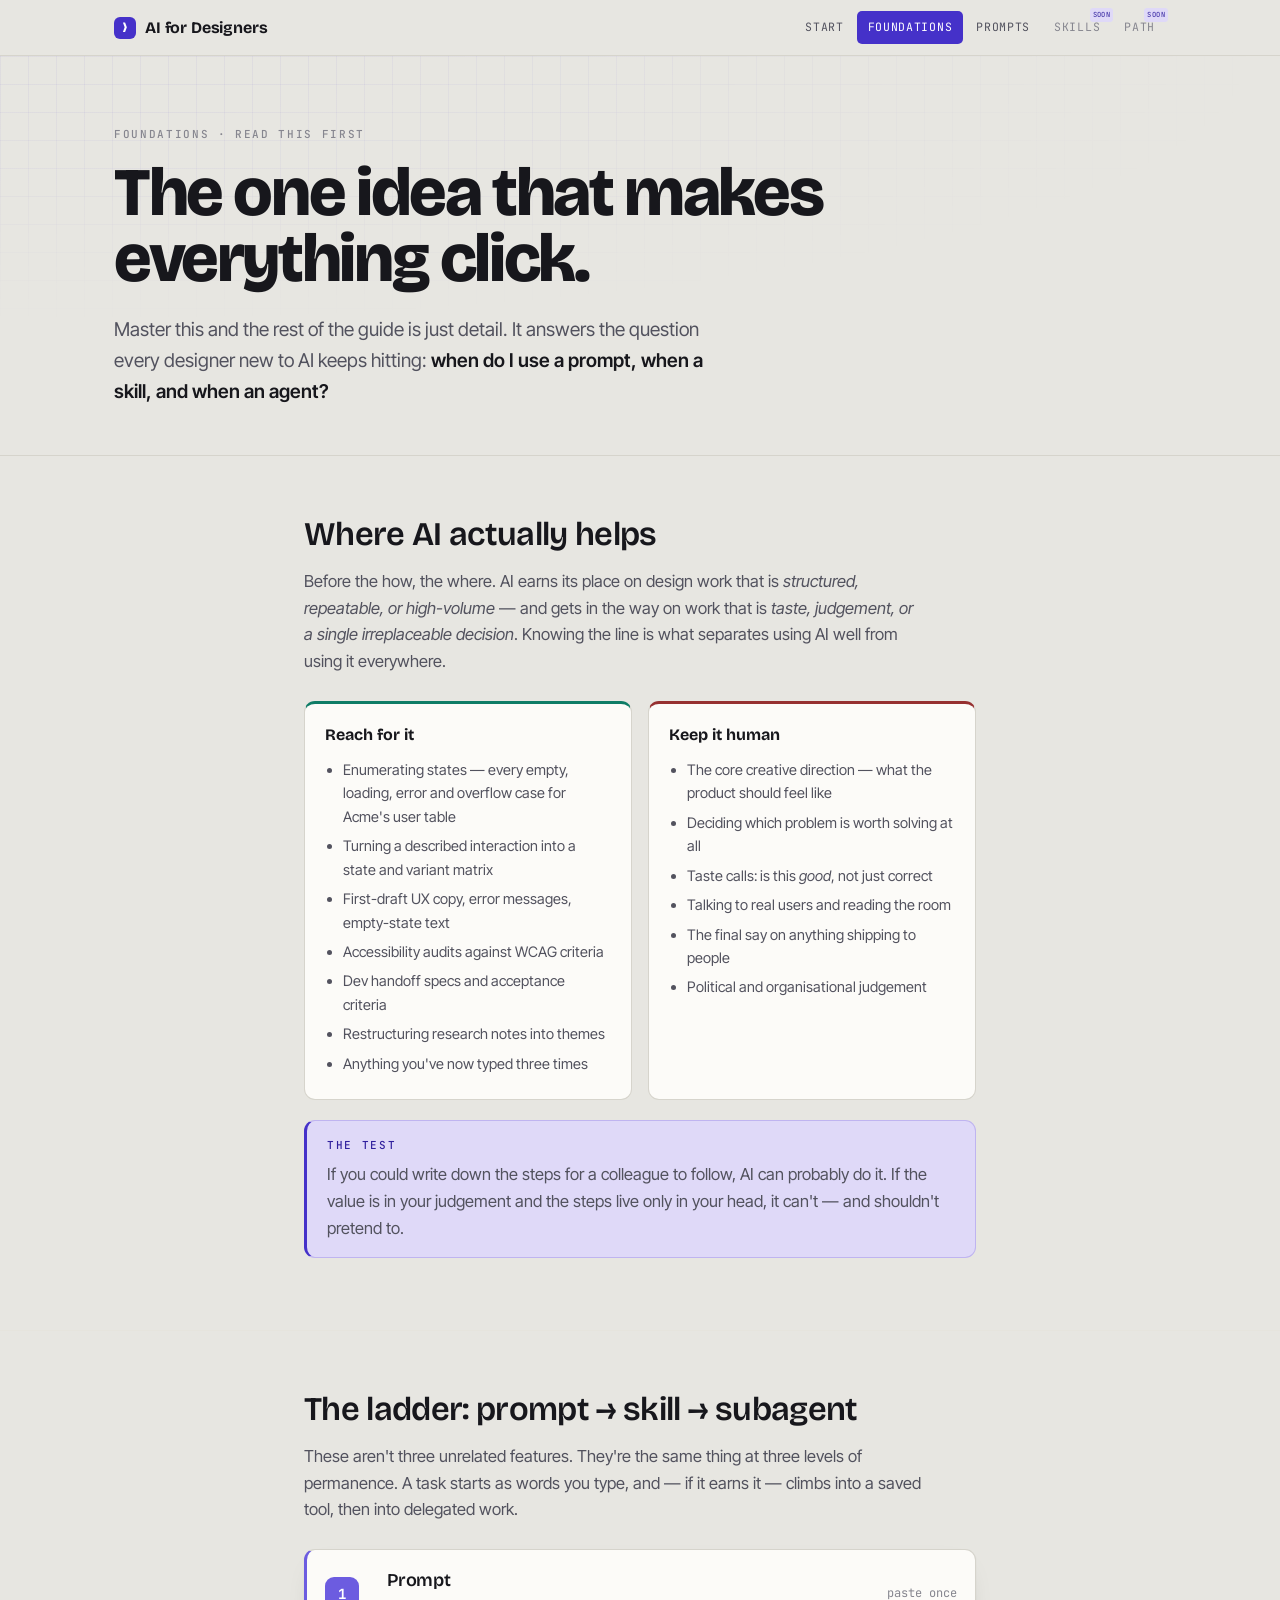
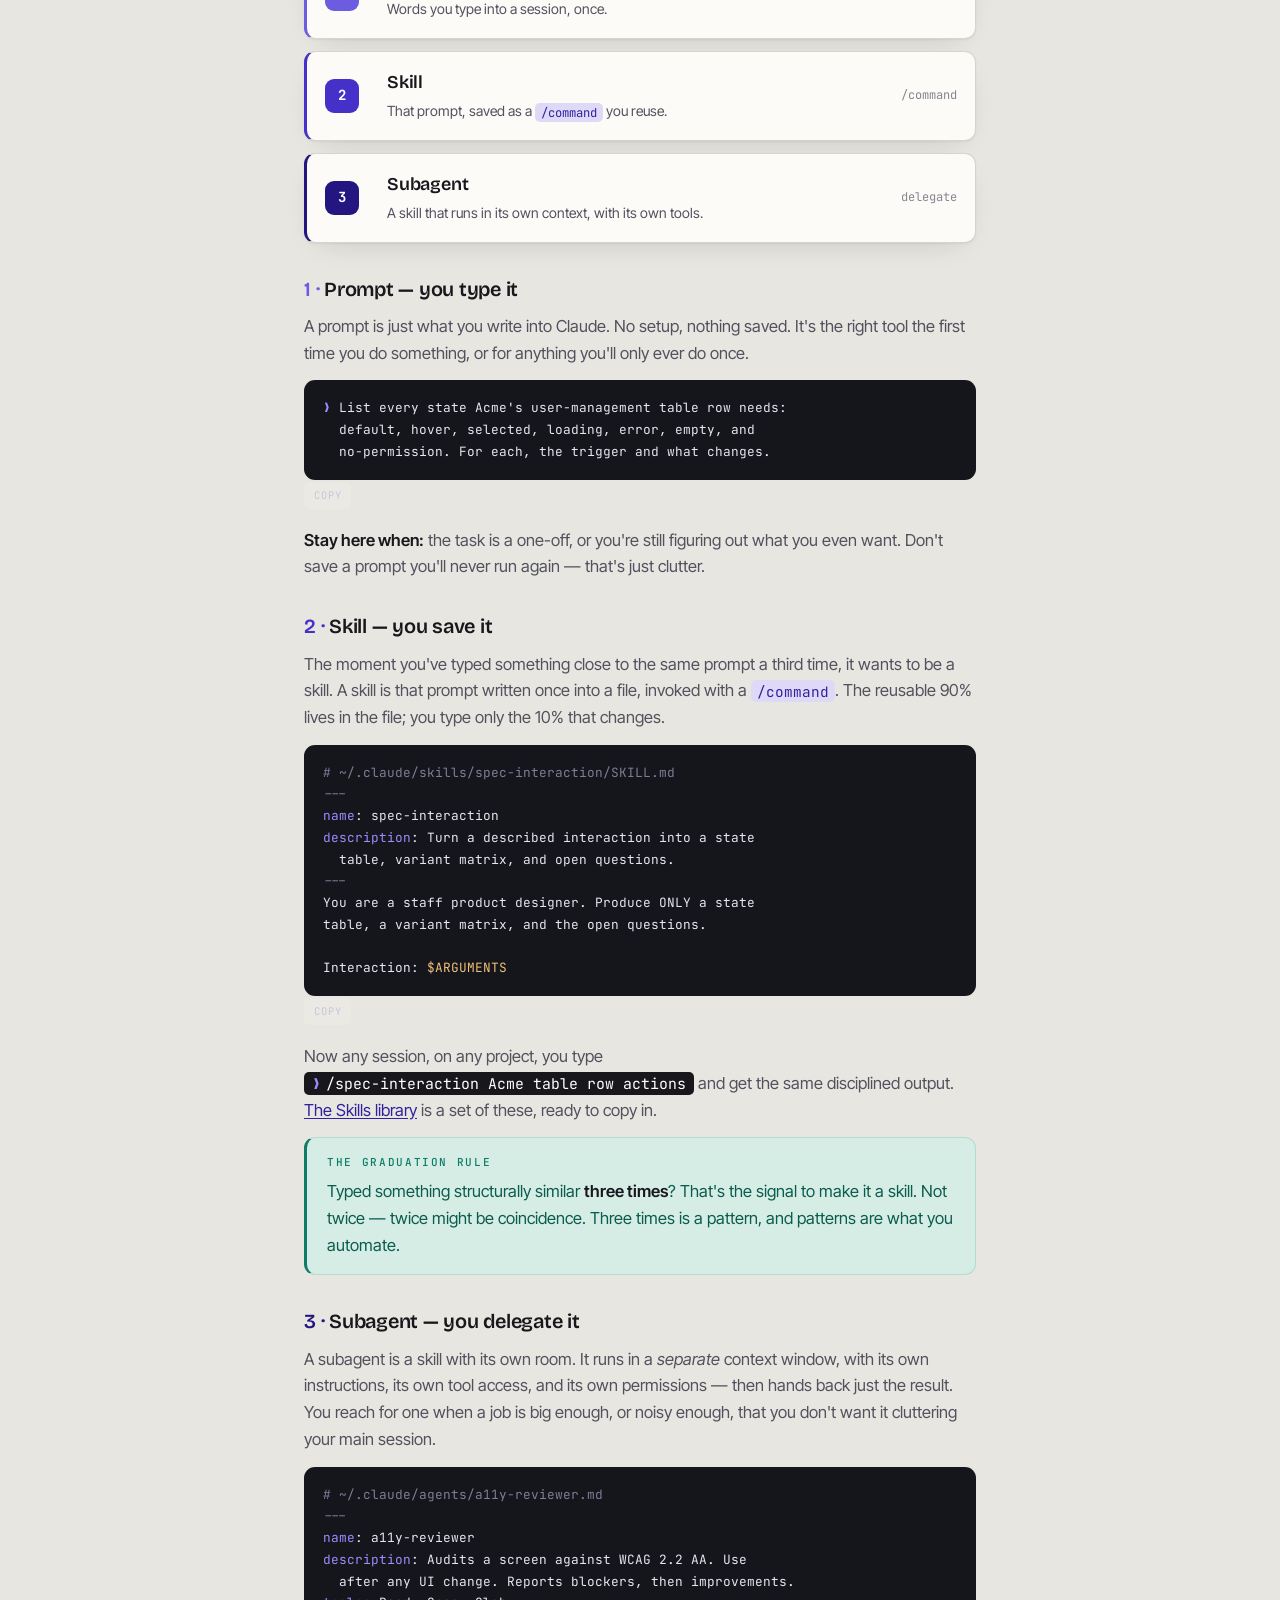
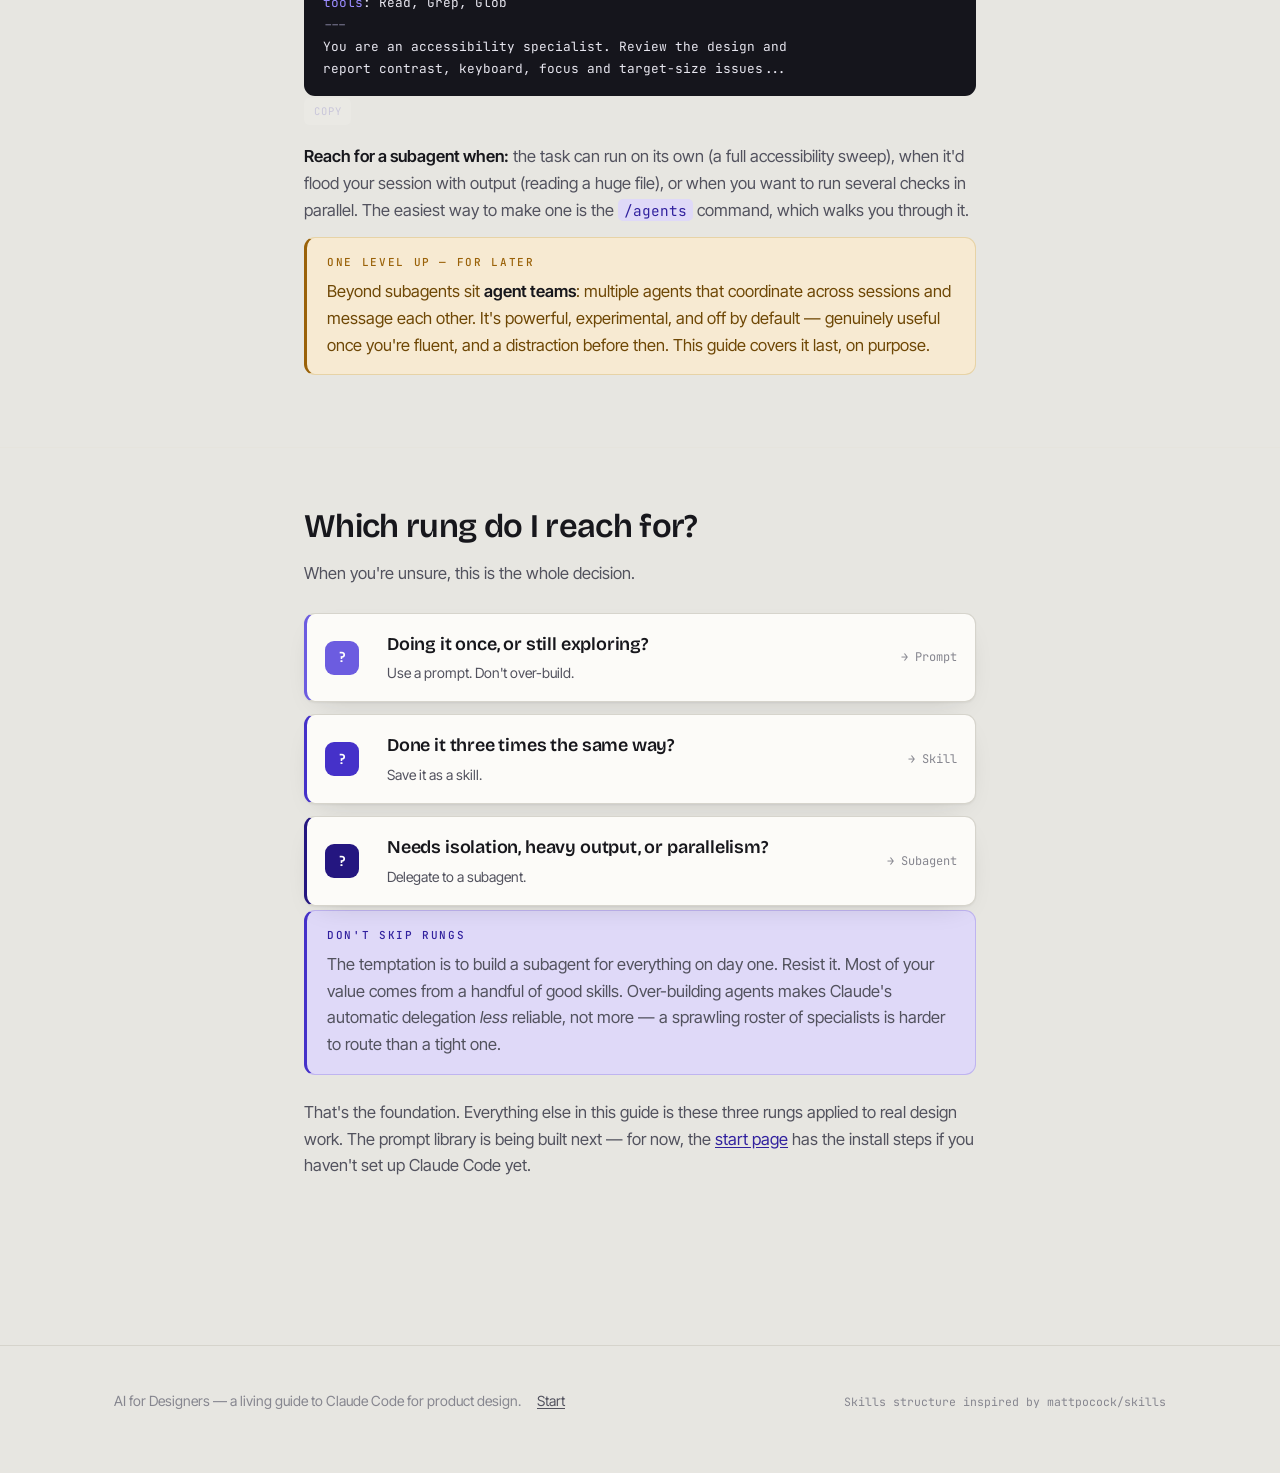
==== foundations.html @ a27c15d3 "Initial commit" ====
<!DOCTYPE html>
<html lang="en">
<head>
<meta charset="utf-8">
<meta name="viewport" content="width=device-width, initial-scale=1">
<title>Foundations — AI for Designers</title>
<meta name="description" content="The one idea that makes Claude Code click for designers: the prompt to skill to subagent ladder, and where AI genuinely adds value.">
<link rel="preconnect" href="https://fonts.googleapis.com">
<link rel="preconnect" href="https://fonts.gstatic.com" crossorigin>
<link href="https://fonts.googleapis.com/css2?family=Bricolage+Grotesque:opsz,wght@12..96,400;12..96,600;12..96,800&family=Inter+Tight:wght@400;500;600&family=JetBrains+Mono:wght@400;500;700&display=swap" rel="stylesheet">
<link rel="stylesheet" href="assets/css/tokens.css">
<link rel="stylesheet" href="assets/css/base.css">
</head>
<body>

<nav class="nav">
  <div class="nav-in">
    <a class="brand" href="index.html"><span class="glyph">❯</span><b>AI for Designers</b></a>
    <div class="nav-links">
      <a href="index.html">Start</a>
      <a href="foundations.html" aria-current="page">Foundations</a>
      <a href="prompting.html">Prompts</a>
      <span class="soon">Skills</span>
      <span class="soon">Path</span>
    </div>
  </div>
</nav>

<main>
  <header class="hero grid-wash">
    <div class="wrap">
      <div class="eyebrow">Foundations · read this first</div>
      <h1>The one idea that makes everything click.</h1>
      <p class="lede">Master this and the rest of the guide is just detail. It answers the question every designer new to AI keeps hitting: <strong>when do I use a prompt, when a skill, and when an agent?</strong></p>
    </div>
  </header>

  <!-- ===== where AI helps ===== -->
  <section class="band">
    <div class="wrap measure">
      <div class="sec-head"><h2>Where AI actually helps</h2></div>
      <p class="sec-sub">Before the how, the where. AI earns its place on design work that is <em>structured, repeatable, or high-volume</em> — and gets in the way on work that is <em>taste, judgement, or a single irreplaceable decision</em>. Knowing the line is what separates using AI well from using it everywhere.</p>

      <div class="compare">
        <div class="col good">
          <h4>Reach for it</h4>
          <ul>
            <li>Enumerating states — every empty, loading, error and overflow case for Acme&#39;s user table</li>
            <li>Turning a described interaction into a state and variant matrix</li>
            <li>First-draft UX copy, error messages, empty-state text</li>
            <li>Accessibility audits against WCAG criteria</li>
            <li>Dev handoff specs and acceptance criteria</li>
            <li>Restructuring research notes into themes</li>
            <li>Anything you&#39;ve now typed three times</li>
          </ul>
        </div>
        <div class="col bad">
          <h4>Keep it human</h4>
          <ul>
            <li>The core creative direction — what the product should feel like</li>
            <li>Deciding which problem is worth solving at all</li>
            <li>Taste calls: is this <em>good</em>, not just correct</li>
            <li>Talking to real users and reading the room</li>
            <li>The final say on anything shipping to people</li>
            <li>Political and organisational judgement</li>
          </ul>
        </div>
      </div>

      <div class="callout tip">
        <span class="eyebrow">The test</span>
        <p>If you could write down the steps for a colleague to follow, AI can probably do it. If the value is in your judgement and the steps live only in your head, it can&#39;t — and shouldn&#39;t pretend to.</p>
      </div>
    </div>
  </section>

  <!-- ===== the ladder ===== -->
  <section class="band">
    <div class="wrap measure">
      <div class="sec-head"><h2>The ladder: prompt → skill → subagent</h2></div>
      <p class="sec-sub">These aren&#39;t three unrelated features. They&#39;re the same thing at three levels of permanence. A task starts as words you type, and — if it earns it — climbs into a saved tool, then into delegated work.</p>

      <div class="ladder">
        <div class="rung t1"><div class="n">1</div><div class="body"><b>Prompt</b><span>Words you type into a session, once.</span></div><div class="cmd">paste once</div></div>
        <div class="rung t2"><div class="n">2</div><div class="body"><b>Skill</b><span>That prompt, saved as a <code>/command</code> you reuse.</span></div><div class="cmd">/command</div></div>
        <div class="rung t3"><div class="n">3</div><div class="body"><b>Subagent</b><span>A skill that runs in its own context, with its own tools.</span></div><div class="cmd">delegate</div></div>
      </div>

      <h3><span style="color:var(--t1)">1 ·</span> Prompt — you type it</h3>
      <p>A prompt is just what you write into Claude. No setup, nothing saved. It&#39;s the right tool the first time you do something, or for anything you&#39;ll only ever do once.</p>
      <div class="codewrap"><pre><span class="p">❯</span> List every state Acme&#39;s user-management table row needs:
  default, hover, selected, loading, error, empty, and
  no-permission. For each, the trigger and what changes.</pre></div>
      <p><strong>Stay here when:</strong> the task is a one-off, or you&#39;re still figuring out what you even want. Don&#39;t save a prompt you&#39;ll never run again — that&#39;s just clutter.</p>

      <h3><span style="color:var(--t2)">2 ·</span> Skill — you save it</h3>
      <p>The moment you&#39;ve typed something close to the same prompt a third time, it wants to be a skill. A skill is that prompt written once into a file, invoked with a <code>/command</code>. The reusable 90% lives in the file; you type only the 10% that changes.</p>
      <div class="codewrap"><pre><span class="c"># ~/.claude/skills/spec-interaction/SKILL.md</span>
<span class="c">---</span>
<span class="p">name</span>: spec-interaction
<span class="p">description</span>: Turn a described interaction into a state
  table, variant matrix, and open questions.
<span class="c">---</span>
You are a staff product designer. Produce ONLY a state
table, a variant matrix, and the open questions.

Interaction: <span class="v">$ARGUMENTS</span></pre></div>
      <p>Now any session, on any project, you type <span class="k2"><span class="pr">❯</span>/spec-interaction Acme table row actions</span> and get the same disciplined output. <a href="index.html#">The Skills library</a> is a set of these, ready to copy in.</p>
      <div class="callout rule">
        <span class="eyebrow">The graduation rule</span>
        <p>Typed something structurally similar <strong>three times</strong>? That&#39;s the signal to make it a skill. Not twice — twice might be coincidence. Three times is a pattern, and patterns are what you automate.</p>
      </div>

      <h3><span style="color:var(--t3)">3 ·</span> Subagent — you delegate it</h3>
      <p>A subagent is a skill with its own room. It runs in a <em>separate</em> context window, with its own instructions, its own tool access, and its own permissions — then hands back just the result. You reach for one when a job is big enough, or noisy enough, that you don&#39;t want it cluttering your main session.</p>
      <div class="codewrap"><pre><span class="c"># ~/.claude/agents/a11y-reviewer.md</span>
<span class="c">---</span>
<span class="p">name</span>: a11y-reviewer
<span class="p">description</span>: Audits a screen against WCAG 2.2 AA. Use
  after any UI change. Reports blockers, then improvements.
<span class="p">tools</span>: Read, Grep, Glob
<span class="c">---</span>
You are an accessibility specialist. Review the design and
report contrast, keyboard, focus and target-size issues...</pre></div>
      <p><strong>Reach for a subagent when:</strong> the task can run on its own (a full accessibility sweep), when it&#39;d flood your session with output (reading a huge file), or when you want to run several checks in parallel. The easiest way to make one is the <code>/agents</code> command, which walks you through it.</p>

      <div class="callout warn">
        <span class="eyebrow">One level up — for later</span>
        <p>Beyond subagents sit <strong>agent teams</strong>: multiple agents that coordinate across sessions and message each other. It&#39;s powerful, experimental, and off by default — genuinely useful once you&#39;re fluent, and a distraction before then. This guide covers it last, on purpose.</p>
      </div>
    </div>
  </section>

  <!-- ===== decision guide ===== -->
  <section class="band">
    <div class="wrap measure">
      <div class="sec-head"><h2>Which rung do I reach for?</h2></div>
      <p class="sec-sub">When you&#39;re unsure, this is the whole decision.</p>

      <div class="ladder">
        <div class="rung t1"><div class="n">?</div><div class="body"><b>Doing it once, or still exploring?</b><span>Use a prompt. Don&#39;t over-build.</span></div><div class="cmd">→ Prompt</div></div>
        <div class="rung t2"><div class="n">?</div><div class="body"><b>Done it three times the same way?</b><span>Save it as a skill.</span></div><div class="cmd">→ Skill</div></div>
        <div class="rung t3"><div class="n">?</div><div class="body"><b>Needs isolation, heavy output, or parallelism?</b><span>Delegate to a subagent.</span></div><div class="cmd">→ Subagent</div></div>
      </div>

      <div class="callout tip">
        <span class="eyebrow">Don&#39;t skip rungs</span>
        <p>The temptation is to build a subagent for everything on day one. Resist it. Most of your value comes from a handful of good skills. Over-building agents makes Claude&#39;s automatic delegation <em>less</em> reliable, not more — a sprawling roster of specialists is harder to route than a tight one.</p>
      </div>

      <p style="margin-top:24px">That&#39;s the foundation. Everything else in this guide is these three rungs applied to real design work. The prompt library is being built next — for now, the <a href="index.html">start page</a> has the install steps if you haven&#39;t set up Claude Code yet.</p>
    </div>
  </section>
</main>

<footer>
  <div class="wrap">
    <span>AI for Designers — a living guide to Claude Code for product design.</span>
    <a href="index.html">Start</a>
    <span class="credit">Skills structure inspired by mattpocock/skills</span>
  </div>
</footer>

<script>
document.querySelectorAll('.codewrap').forEach(w=>{
  const pre=w.querySelector('pre'); if(!pre) return;
  const b=document.createElement('button'); b.className='copy'; b.type='button'; b.textContent='Copy';
  b.addEventListener('click',async()=>{
    try{ await navigator.clipboard.writeText(pre.innerText); b.textContent='Copied'; b.classList.add('done');
      setTimeout(()=>{b.textContent='Copy';b.classList.remove('done')},1400);
    }catch(e){ b.textContent='Select manually'; }
  });
  w.appendChild(b);
});
</script>
</body>
</html>
---- assets/css/tokens.css ----
/* ============================================================================
   TOKENS — the single source of visual truth for the whole repo.
   Change a value here and every page updates. Nothing elsewhere hardcodes
   a colour, font, radius or width.

   The tier ramp (--t1 / --t2 / --t3) is meaningful, not decorative:
   it encodes the learning ladder — Prompt (t1) → Skill (t2) → Subagent (t3).
   Use the matching tier colour wherever you refer to one of those concepts.
   ========================================================================== */
:root{
  /* surfaces — warm light, deliberately not cream (#F4F1EA reads as AI-default) */
  --paper:#E7E6E1;
  --paper-2:#F1F0EB;
  --card:#FCFBF8;

  /* ink */
  --ink:#17171C;
  --ink-2:#52525E;
  --ink-3:#86868F;

  /* rules */
  --rule:#D6D4CC;
  --rule-soft:#E6E4DD;

  /* tier ramp — the ladder. deepening violet-indigo. */
  --t1:#6C5CE0;  --t1-soft:#E8E4FB;  --t1-line:#CFC6F5;   /* Prompt   */
  --t2:#4531C9;  --t2-soft:#DFD9F8;  --t2-line:#BFB4F0;   /* Skill    */
  --t3:#241680;  --t3-soft:#D7D2EC;  --t3-line:#B3AAD8;   /* Subagent */
  --t2-ink:#31219E;                                        /* readable violet text */

  /* semantic accents */
  --go:#0E7C66;    --go-soft:#D6EDE6;   --go-line:#B2DccF;  /* create / positive */
  --warn:#9A6209;  --warn-soft:#F7EAD2; --warn-line:#E7D3A6;/* caution           */
  --stop:#963030;  --stop-soft:#FBE7E7; --stop-line:#EEC5C5;/* blocker           */

  /* radii */
  --r-s:5px; --r-m:11px; --r-l:20px;

  /* elevation */
  --shadow:0 1px 2px rgba(23,23,28,.05), 0 10px 30px -16px rgba(23,23,28,.22);
  --shadow-lg:0 2px 6px rgba(23,23,28,.06), 0 24px 50px -24px rgba(36,22,128,.30);

  /* type */
  --display:'Bricolage Grotesque',system-ui,sans-serif;
  --body:'Inter Tight',system-ui,sans-serif;
  --mono:'JetBrains Mono',ui-monospace,SFMono-Regular,Menlo,monospace;

  /* layout */
  --nav-h:56px;
  --measure:72ch;
  --gutter:40px;
}
---- assets/css/base.css ----
/* ============================================================================
   BASE — shared layout + components for every page.
   Depends on tokens.css. Component classes are documented inline so future
   pages can reuse them without re-reading the whole file.
   ========================================================================== */

*{box-sizing:border-box}
html{scroll-behavior:smooth}
body{
  margin:0;background:var(--paper);color:var(--ink);
  font-family:var(--body);font-size:16.5px;line-height:1.62;
  -webkit-font-smoothing:antialiased;
}
a{color:var(--t2-ink);text-underline-offset:2px}
img{max-width:100%}

.eyebrow{
  font-family:var(--mono);font-size:11px;font-weight:500;
  letter-spacing:.15em;text-transform:uppercase;color:var(--ink-3);
}
.wrap{max-width:1100px;margin:0 auto;padding:0 24px}
.measure{max-width:var(--measure);margin-inline:auto}

/* ---------- top navigation (shared across pages) ------------------------- */
.nav{
  position:sticky;top:0;z-index:50;height:var(--nav-h);
  background:rgba(231,230,225,.82);backdrop-filter:blur(12px);
  border-bottom:1px solid var(--rule);
}
.nav-in{display:flex;align-items:center;gap:22px;height:100%;max-width:1100px;margin:0 auto;padding:0 24px}
.brand{display:flex;align-items:center;gap:9px;text-decoration:none;color:var(--ink);font-weight:600}
.brand .glyph{
  width:22px;height:22px;border-radius:6px;background:var(--t2);color:#fff;flex:none;
  display:grid;place-items:center;font-family:var(--mono);font-size:13px;font-weight:700;
}
.brand b{font-family:var(--display);font-size:16px;letter-spacing:-.01em}
.nav-links{margin-left:auto;display:flex;gap:2px;align-items:center}
.nav-links a,.nav-links span{
  font-family:var(--mono);font-size:11.5px;letter-spacing:.06em;text-transform:uppercase;
  padding:7px 11px;border-radius:var(--r-s);text-decoration:none;color:var(--ink-2);
}
.nav-links a:hover{background:var(--t2-soft);color:var(--t2-ink)}
.nav-links a[aria-current="page"]{background:var(--t2);color:#fff}
.nav-links .soon{color:var(--ink-3);cursor:default;position:relative}
.nav-links .soon::after{
  content:"soon";position:absolute;top:-3px;right:-2px;font-size:7px;letter-spacing:.06em;
  color:var(--t2-ink);background:var(--t2-soft);padding:1px 3px;border-radius:3px;
}

/* ---------- page scaffold ------------------------------------------------ */
main{padding-bottom:100px}
.hero{position:relative;padding:70px 0 48px;overflow:hidden;border-bottom:1px solid var(--rule)}
.hero .wrap{position:relative}
.hero h1{
  font-family:var(--display);font-weight:800;letter-spacing:-.035em;
  font-size:clamp(38px,6vw,68px);line-height:.98;margin:16px 0 0;max-width:17ch;
}
.hero .lede{font-size:19px;color:var(--ink-2);margin:22px 0 0;max-width:56ch}
.hero .lede strong{color:var(--ink);font-weight:600}

/* faint grid wash behind heroes */
.grid-wash::before{
  content:"";position:absolute;inset:0;pointer-events:none;
  background-image:
    linear-gradient(to right,rgba(69,49,201,.05) 1px,transparent 1px),
    linear-gradient(to bottom,rgba(69,49,201,.05) 1px,transparent 1px);
  background-size:28px 28px;
  mask-image:radial-gradient(120% 90% at 10% 0%,#000 15%,transparent 75%);
}

section.band{padding:52px 0;border-bottom:1px solid var(--rule-soft)}
section.band:last-of-type{border-bottom:0}
.sec-head{display:flex;align-items:baseline;gap:14px;margin-bottom:6px;flex-wrap:wrap}
.sec-head h2{
  font-family:var(--display);font-weight:600;letter-spacing:-.02em;
  font-size:clamp(24px,3vw,33px);margin:0;
}
.sec-sub{color:var(--ink-2);max-width:62ch;margin:6px 0 26px;font-size:16.5px}

h3{font-family:var(--display);font-weight:600;font-size:20px;letter-spacing:-.012em;margin:30px 0 8px}
p{margin:0 0 14px;color:var(--ink-2)}
p strong,li strong{color:var(--ink);font-weight:600}
.band ul,.band ol{color:var(--ink-2);padding-left:20px}
.band li{margin-bottom:7px}

/* ---------- the LADDER (signature) --------------------------------------
   Three rungs = Prompt / Skill / Subagent, coloured by the tier ramp.
   Sequence is real information, so the rungs are numbered.                  */
.ladder{display:grid;gap:12px;margin:8px 0 4px}
.rung{
  display:grid;grid-template-columns:46px 1fr auto;align-items:center;gap:16px;
  background:var(--card);border:1px solid var(--rule);border-left-width:3px;
  border-radius:var(--r-m);padding:16px 18px;box-shadow:var(--shadow);
  animation:rung-in .5s cubic-bezier(.2,.9,.3,1.25) backwards;
}
.rung:nth-child(1){animation-delay:.05s}
.rung:nth-child(2){animation-delay:.15s}
.rung:nth-child(3){animation-delay:.25s}
@keyframes rung-in{from{opacity:0;transform:translateY(10px)}to{opacity:1;transform:none}}
.rung .n{
  width:34px;height:34px;border-radius:9px;display:grid;place-items:center;
  font-family:var(--mono);font-weight:700;font-size:14px;color:#fff;
}
.rung .body b{font-family:var(--display);font-size:18px;font-weight:600;display:block;letter-spacing:-.01em}
.rung .body span{font-size:14px;color:var(--ink-2)}
.rung .cmd{font-family:var(--mono);font-size:12px;color:var(--ink-3);white-space:nowrap}
.rung.t1{border-left-color:var(--t1)} .rung.t1 .n{background:var(--t1)}
.rung.t2{border-left-color:var(--t2)} .rung.t2 .n{background:var(--t2)}
.rung.t3{border-left-color:var(--t3)} .rung.t3 .n{background:var(--t3)}

/* ---------- callouts ----------------------------------------------------- */
.callout{
  border:1px solid var(--rule);border-left-width:3px;border-radius:var(--r-m);
  padding:16px 20px;margin:0 0 20px;background:var(--card);
}
.callout>.eyebrow{display:block;margin-bottom:6px}
.callout p:last-child{margin-bottom:0}
.callout.tip{background:var(--t2-soft);border-color:var(--t2-line);border-left-color:var(--t2)}
.callout.tip>.eyebrow{color:var(--t2-ink)}
.callout.rule{background:var(--go-soft);border-color:var(--go-line);border-left-color:var(--go)}
.callout.rule>.eyebrow{color:var(--go)} .callout.rule p{color:#0a5c4c}
.callout.warn{background:var(--warn-soft);border-color:var(--warn-line);border-left-color:var(--warn)}
.callout.warn>.eyebrow{color:var(--warn)} .callout.warn p{color:#6e4705}
.callout.stop{background:var(--stop-soft);border-color:var(--stop-line);border-left-color:var(--stop)}
.callout.stop>.eyebrow{color:var(--stop)} .callout.stop p{color:#7a2626}

/* ---------- cards + nav grid --------------------------------------------- */
.cards{display:grid;grid-template-columns:repeat(auto-fill,minmax(240px,1fr));gap:16px}
.card{
  background:var(--card);border:1px solid var(--rule);border-radius:var(--r-m);
  padding:20px;box-shadow:var(--shadow);text-decoration:none;color:inherit;display:block;
  transition:transform .16s,box-shadow .16s,border-color .16s;
}
a.card:hover{transform:translateY(-2px);box-shadow:var(--shadow-lg);border-color:var(--t2-line)}
.card .k{font-family:var(--mono);font-size:10.5px;letter-spacing:.1em;text-transform:uppercase;color:var(--ink-3)}
.card h4{font-family:var(--display);font-size:19px;font-weight:600;letter-spacing:-.01em;margin:8px 0 6px}
.card p{font-size:14.5px;margin:0}
.card .go{display:inline-block;margin-top:12px;font-family:var(--mono);font-size:12px;color:var(--t2-ink)}
.card.disabled{opacity:.62;pointer-events:none}

/* ---------- two-column compare (fit / not-fit) --------------------------- */
.compare{display:grid;grid-template-columns:1fr 1fr;gap:16px;margin:0 0 20px}
.compare .col{border:1px solid var(--rule);border-radius:var(--r-m);padding:18px 20px;background:var(--card)}
.compare .col.good{border-top:3px solid var(--go)}
.compare .col.bad{border-top:3px solid var(--stop)}
.compare .col h4{margin:0 0 10px;font-family:var(--display);font-size:16px}
.compare ul{margin:0;padding-left:18px;font-size:14.5px}
.compare li{margin-bottom:6px}

/* ---------- code + command ---------------------------------------------- */
code{font-family:var(--mono);font-size:.87em;background:var(--t2-soft);color:var(--t2-ink);padding:1.5px 6px;border-radius:var(--r-s)}
pre code{background:none;color:inherit;padding:0}
.codewrap{position:relative;margin:0 0 18px}
pre{
  background:#15151C;color:#E7E6EF;border-radius:var(--r-m);padding:17px 19px;
  overflow-x:auto;font-family:var(--mono);font-size:12.8px;line-height:1.7;margin:0;
}
pre .c{color:#7E7C97}      /* comment  */
pre .p{color:#9B8CFF}      /* prompt ❯ / key */
pre .s{color:#7FE0B8}      /* string   */
pre .v{color:#F0C078}      /* value    */
.copy{
  position:absolute;top:10px;right:10px;all:unset;cursor:pointer;
  font-family:var(--mono);font-size:10.5px;letter-spacing:.08em;text-transform:uppercase;
  background:rgba(255,255,255,.1);color:#C9C6DA;padding:5px 10px;border-radius:var(--r-s);
}
.copy:hover{background:rgba(255,255,255,.22);color:#fff}
.copy:focus-visible{outline:2px solid #9B8CFF;outline-offset:2px}
.copy.done{background:var(--go);color:#fff}

/* inline command chip: <span class="k2">❯ claude</span> */
.k2{font-family:var(--mono);font-size:.9em;background:var(--ink);color:#fff;padding:2px 8px;border-radius:var(--r-s);white-space:nowrap}
.k2 .pr{color:#9B8CFF;margin-right:5px}

/* ---------- mini terminal (hero) ----------------------------------------- */
.term{
  background:#15151C;border-radius:var(--r-m);box-shadow:var(--shadow-lg);
  overflow:hidden;border:1px solid #26263200;
}
.term-bar{display:flex;align-items:center;gap:6px;padding:10px 14px;background:#1D1D26;border-bottom:1px solid #2A2A36}
.term-bar i{width:9px;height:9px;border-radius:50%;background:#3A3A48;display:block}
.term-bar span{margin-left:8px;font-family:var(--mono);font-size:10.5px;color:#6E6C85;letter-spacing:.06em}
.term-body{padding:16px 18px;font-family:var(--mono);font-size:12.8px;line-height:1.85;color:#C7C5D8}
.term-body .pr{color:#9B8CFF}
.term-body .out{color:#7E7C97}
.term-body .ok{color:#7FE0B8}

/* ---------- misc --------------------------------------------------------- */
.tags{display:flex;flex-wrap:wrap;gap:6px;margin-top:14px}
.tag{font-family:var(--mono);font-size:10.5px;letter-spacing:.06em;padding:4px 9px;border-radius:999px;background:var(--card);border:1px solid var(--rule);color:var(--ink-3)}

footer{padding:44px 0 60px;color:var(--ink-3);font-size:14px;border-top:1px solid var(--rule)}
footer .wrap{display:flex;gap:16px;flex-wrap:wrap;align-items:baseline}
footer a{color:var(--ink-2)}
footer .credit{margin-left:auto;font-family:var(--mono);font-size:11.5px}

/* ---------- responsive --------------------------------------------------- */
@media (max-width:760px){
  .nav-links{gap:0}
  .nav-links a,.nav-links span{padding:7px 8px;font-size:10.5px}
  .compare{grid-template-columns:1fr}
  .rung{grid-template-columns:40px 1fr;gap:12px}
  .rung .cmd{display:none}
}
@media (prefers-reduced-motion:reduce){
  *{animation:none!important;transition:none!important}
  html{scroll-behavior:auto}
}

/* ---------- print -------------------------------------------------------- */
@media print{
  .nav,.copy,footer .credit{display:none!important}
  body{background:#fff}
  pre{background:#F1F0EB;color:#15151C;border:1px solid var(--rule)}
  pre .c,pre .p,pre .s,pre .v{color:#15151C}
}

/* ============================================================================
   LIBRARY — prompt & skills library components (prompting.html, skills.html)
   ========================================================================== */
.lib-toolbar{
  position:sticky;top:var(--nav-h);z-index:30;background:rgba(231,230,225,.9);
  backdrop-filter:blur(10px);padding:16px 0 14px;border-bottom:1px solid var(--rule);margin-bottom:8px;
}
.lib-search{
  width:100%;font-family:var(--mono);font-size:13.5px;padding:11px 14px;
  border:1px solid var(--rule);border-radius:var(--r-s);background:var(--card);color:var(--ink);
}
.lib-search:focus{outline:2px solid var(--t2);outline-offset:1px;border-color:var(--t2)}
.lib-chips{display:flex;flex-wrap:wrap;gap:6px;margin-top:12px}
.lib-chip{
  all:unset;cursor:pointer;font-family:var(--mono);font-size:11.5px;letter-spacing:.03em;
  padding:6px 11px;border-radius:999px;border:1px solid var(--rule);background:var(--card);color:var(--ink-2);
  transition:.14s;
}
.lib-chip:hover{border-color:var(--t2-line);color:var(--t2-ink)}
.lib-chip:focus-visible{outline:2px solid var(--t2);outline-offset:2px}
.lib-chip[aria-selected="true"]{background:var(--t2);border-color:var(--t2);color:#fff}
.lib-count{margin-top:12px;font-family:var(--mono);font-size:11px;letter-spacing:.08em;text-transform:uppercase;color:var(--ink-3)}

.lib-group{margin:34px 0}
.lib-group-head{margin-bottom:16px;padding-bottom:10px;border-bottom:1px solid var(--rule-soft)}
.lib-group-head h2{font-family:var(--display);font-weight:600;font-size:24px;letter-spacing:-.02em;margin:0}
.lib-group-head p{margin:4px 0 0;color:var(--ink-3);font-size:15px}
.lib-grid{display:grid;grid-template-columns:repeat(auto-fill,minmax(340px,1fr));gap:16px}
.lib-empty{font-family:var(--mono);font-size:13px;color:var(--ink-3);padding:40px 0}

.pcard{
  background:var(--card);border:1px solid var(--rule);border-radius:var(--r-m);
  padding:20px;box-shadow:var(--shadow);display:flex;flex-direction:column;
}
.pcard-head h3{font-family:var(--display);font-size:18px;font-weight:600;letter-spacing:-.01em;margin:6px 0 5px}
.pcard-cat{font-family:var(--mono);font-size:10px;letter-spacing:.1em;text-transform:uppercase;color:var(--t2-ink)}
.pcard-desc{font-size:14.5px;margin:0}
.pcard-when{
  margin:14px 0;padding:11px 13px;background:var(--paper-2);border-radius:var(--r-s);
  font-size:13.5px;color:var(--ink-2);border:1px solid var(--rule-soft);
}
.pcard-when .eyebrow{display:block;margin-bottom:3px;color:var(--ink-3)}
.pcard-pre{margin:0 0 4px}
.pcard-pre pre{font-size:12px;max-height:300px}
.pcard-copy{position:absolute;top:9px;right:9px}
.pcard-ex{margin-top:12px;border:1px solid var(--rule-soft);border-radius:var(--r-s);background:var(--paper-2)}
.pcard-ex summary{
  cursor:pointer;padding:9px 12px;font-family:var(--mono);font-size:11.5px;letter-spacing:.04em;
  color:var(--t2-ink);list-style:none;
}
.pcard-ex summary::-webkit-details-marker{display:none}
.pcard-ex summary::before{content:"▸ ";color:var(--ink-3)}
.pcard-ex[open] summary::before{content:"▾ "}
.pcard-ex p{padding:0 12px 12px;margin:0;font-size:13.5px;color:var(--ink-2)}
.pcard .tags{margin-top:auto;padding-top:14px}

@media (max-width:620px){
  .lib-grid{grid-template-columns:1fr}
}
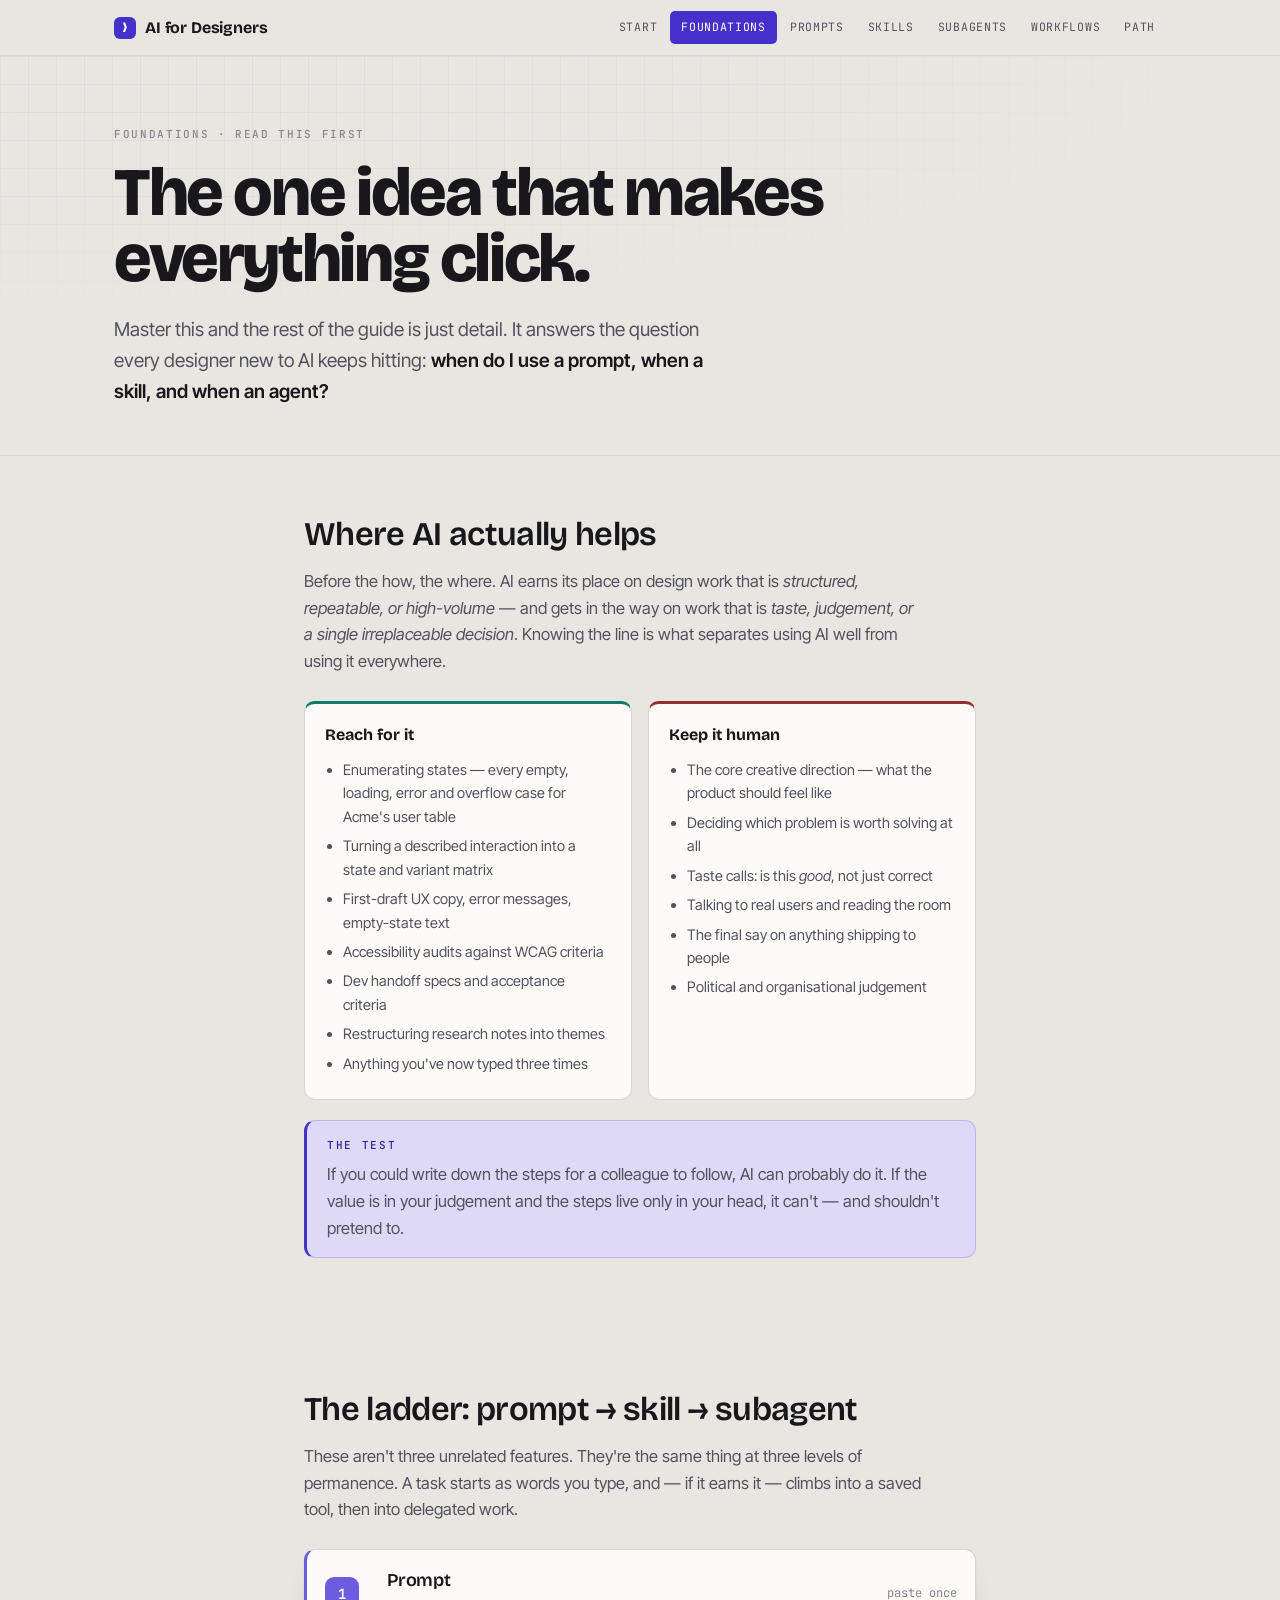
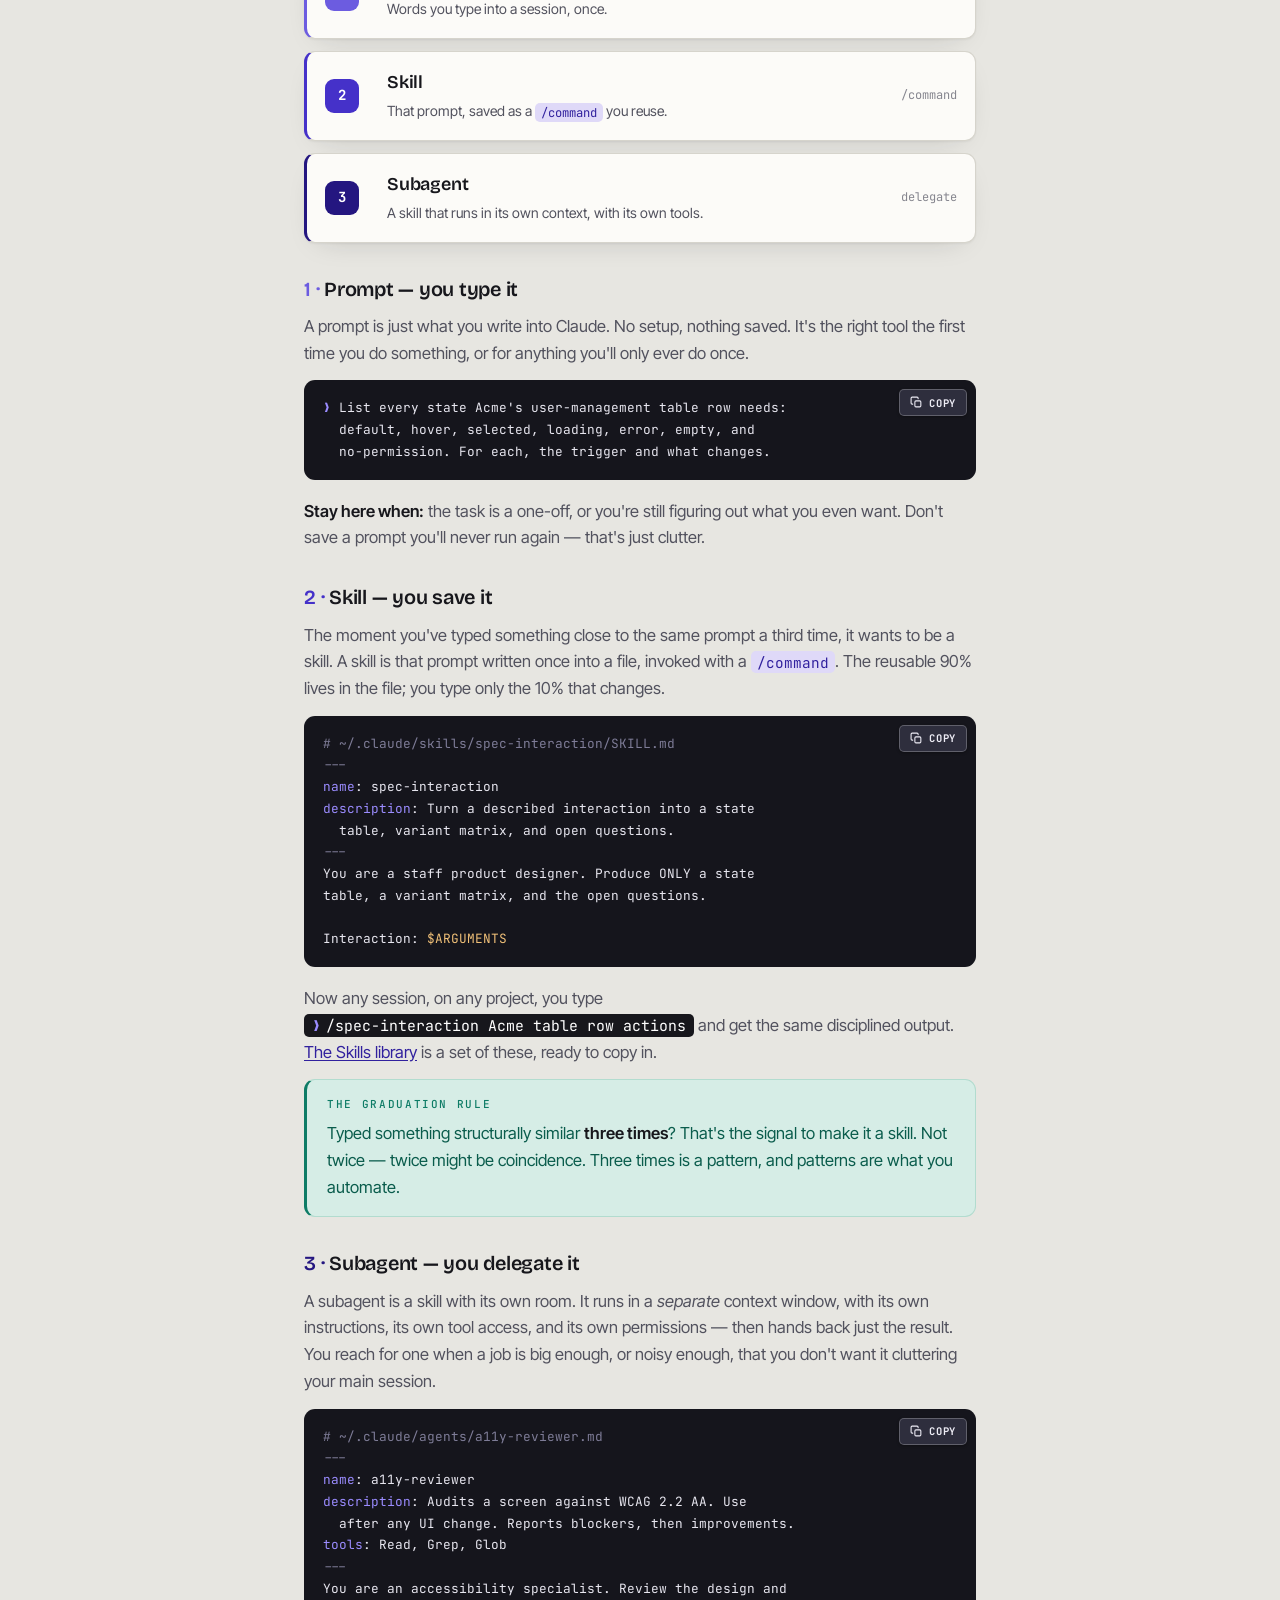
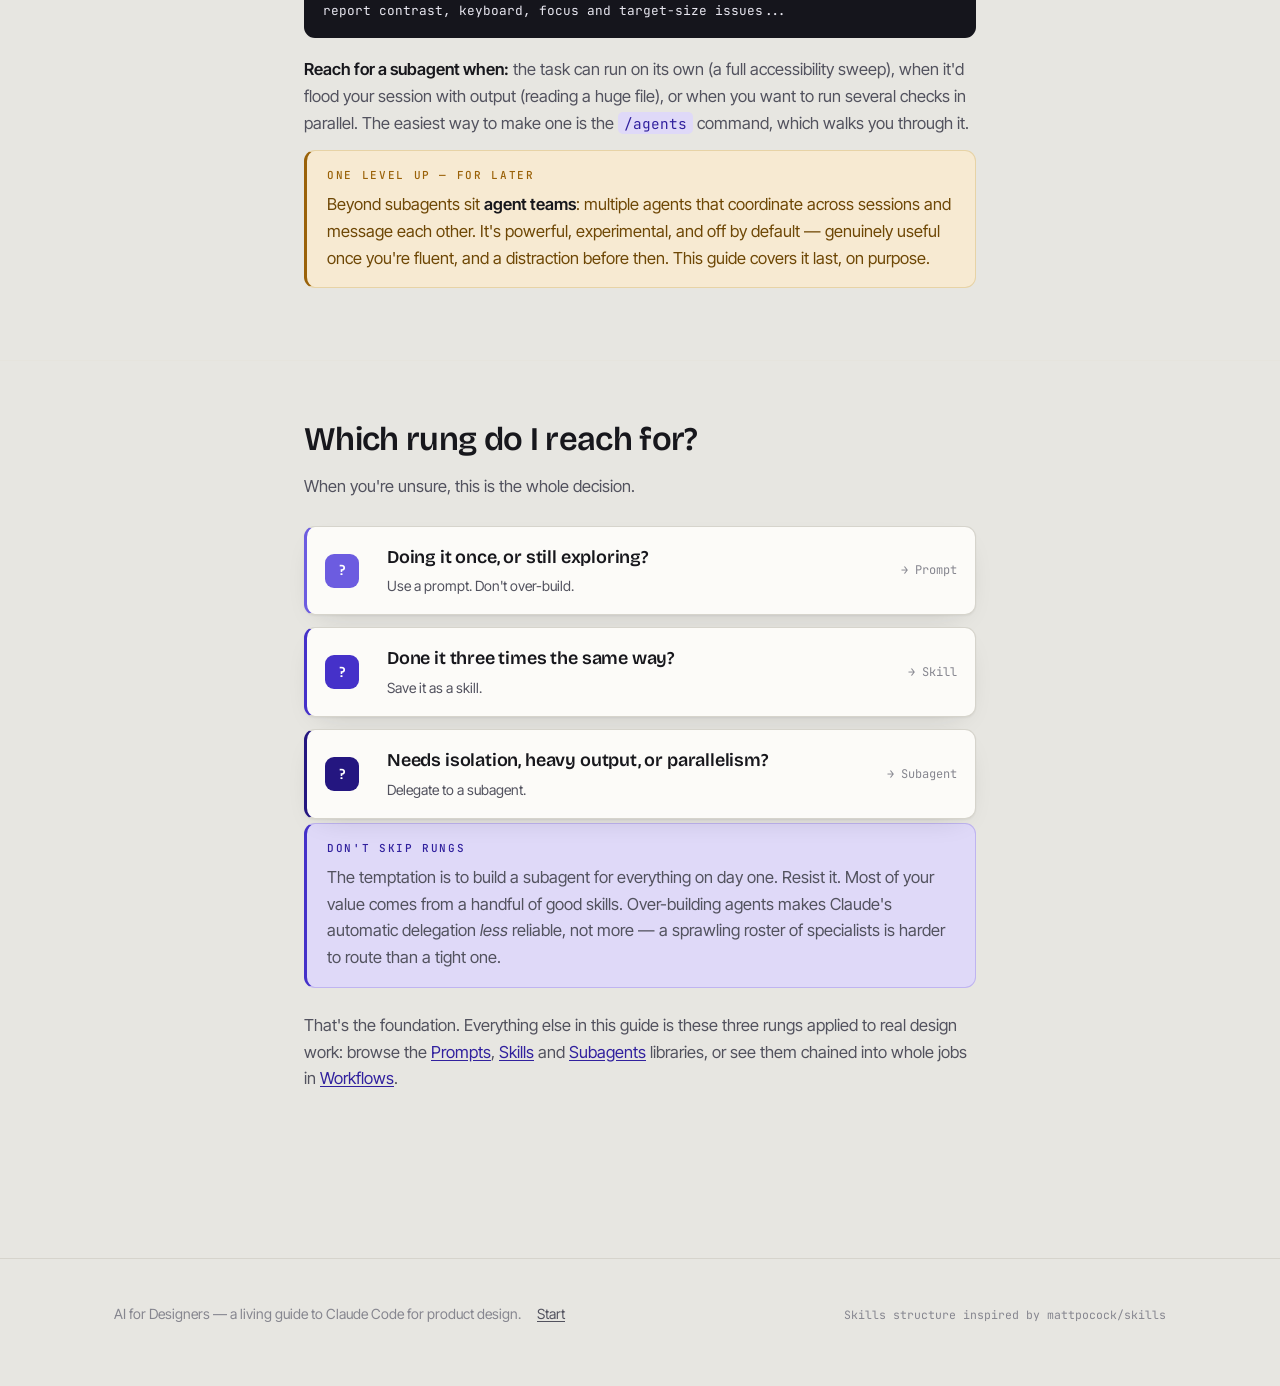
==== commit 730bbe8e: "Initial commit" ====
--- a/foundations.html
+++ b/foundations.html
@@ -3,6 +3,7 @@
 <head>
 <meta charset="utf-8">
 <meta name="viewport" content="width=device-width, initial-scale=1">
+<link rel="icon" href="favicon.svg" type="image/svg+xml">
 <title>Foundations — AI for Designers</title>
 <meta name="description" content="The one idea that makes Claude Code click for designers: the prompt to skill to subagent ladder, and where AI genuinely adds value.">
 <link rel="preconnect" href="https://fonts.googleapis.com">
@@ -20,8 +21,10 @@
       <a href="index.html">Start</a>
       <a href="foundations.html" aria-current="page">Foundations</a>
       <a href="prompting.html">Prompts</a>
-      <span class="soon">Skills</span>
-      <span class="soon">Path</span>
+      <a href="skills.html">Skills</a>
+      <a href="subagents.html">Subagents</a>
+      <a href="workflows.html">Workflows</a>
+      <a href="path.html">Path</a>
     </div>
   </div>
 </nav>
@@ -148,7 +151,7 @@
         <p>The temptation is to build a subagent for everything on day one. Resist it. Most of your value comes from a handful of good skills. Over-building agents makes Claude&#39;s automatic delegation <em>less</em> reliable, not more — a sprawling roster of specialists is harder to route than a tight one.</p>
       </div>
 
-      <p style="margin-top:24px">That&#39;s the foundation. Everything else in this guide is these three rungs applied to real design work. The prompt library is being built next — for now, the <a href="index.html">start page</a> has the install steps if you haven&#39;t set up Claude Code yet.</p>
+      <p style="margin-top:24px">That&#39;s the foundation. Everything else in this guide is these three rungs applied to real design work: browse the <a href="prompting.html">Prompts</a>, <a href="skills.html">Skills</a> and <a href="subagents.html">Subagents</a> libraries, or see them chained into whole jobs in <a href="workflows.html">Workflows</a>.</p>
     </div>
   </section>
 </main>
@@ -161,17 +164,6 @@
   </div>
 </footer>
 
-<script>
-document.querySelectorAll('.codewrap').forEach(w=>{
-  const pre=w.querySelector('pre'); if(!pre) return;
-  const b=document.createElement('button'); b.className='copy'; b.type='button'; b.textContent='Copy';
-  b.addEventListener('click',async()=>{
-    try{ await navigator.clipboard.writeText(pre.innerText); b.textContent='Copied'; b.classList.add('done');
-      setTimeout(()=>{b.textContent='Copy';b.classList.remove('done')},1400);
-    }catch(e){ b.textContent='Select manually'; }
-  });
-  w.appendChild(b);
-});
-</script>
+<script src="assets/js/app.js"></script>
 </body>
 </html>
--- a/assets/css/base.css
+++ b/assets/css/base.css
@@ -160,13 +160,16 @@
 pre .s{color:#7FE0B8}      /* string   */
 pre .v{color:#F0C078}      /* value    */
 .copy{
-  position:absolute;top:10px;right:10px;all:unset;cursor:pointer;
-  font-family:var(--mono);font-size:10.5px;letter-spacing:.08em;text-transform:uppercase;
-  background:rgba(255,255,255,.1);color:#C9C6DA;padding:5px 10px;border-radius:var(--r-s);
-}
-.copy:hover{background:rgba(255,255,255,.22);color:#fff}
+  position:absolute;top:9px;right:9px;cursor:pointer;appearance:none;-webkit-appearance:none;
+  display:inline-flex;align-items:center;gap:6px;
+  font-family:var(--mono);font-size:10.5px;font-weight:700;letter-spacing:.06em;text-transform:uppercase;
+  background:#2E2E3D;color:#EDECF5;border:1px solid rgba(255,255,255,.24);
+  padding:6px 10px;border-radius:var(--r-s);line-height:1;box-shadow:0 1px 3px rgba(0,0,0,.35);
+}
+.copy:hover{background:#3C3C50;color:#fff;border-color:rgba(255,255,255,.42)}
 .copy:focus-visible{outline:2px solid #9B8CFF;outline-offset:2px}
-.copy.done{background:var(--go);color:#fff}
+.copy.done{background:var(--go);color:#fff;border-color:var(--go)}
+.copy svg{width:13px;height:13px;flex:none}
 
 /* inline command chip: <span class="k2">❯ claude</span> */
 .k2{font-family:var(--mono);font-size:.9em;background:var(--ink);color:#fff;padding:2px 8px;border-radius:var(--r-s);white-space:nowrap}
@@ -274,3 +277,100 @@
 @media (max-width:620px){
   .lib-grid{grid-template-columns:1fr}
 }
+
+/* ---- skills library extras ---------------------------------------------- */
+.skill-grid{grid-template-columns:repeat(auto-fill,minmax(360px,1fr))}
+.scard-badge{
+  display:inline-block;font-family:var(--mono);font-size:13px;font-weight:700;
+  padding:5px 10px;border-radius:var(--r-s);letter-spacing:.01em;margin-bottom:8px;
+}
+.scard-badge.u{background:var(--ink);color:#fff}
+.scard-badge.u{color:#fff}
+.scard-badge.m{background:var(--t3-soft);color:var(--t3);border:1px solid var(--t3-line)}
+.scard-usage{margin:12px 0}
+.scard-usage .eyebrow{display:block;margin-bottom:5px;color:var(--ink-3)}
+.scard-usage-line code{display:block;background:var(--paper-2);border:1px solid var(--rule-soft);
+  padding:9px 11px;border-radius:var(--r-s);font-size:12px;color:var(--t2-ink);white-space:pre-wrap}
+.scard-usage-line{font-size:13.5px;color:var(--ink-2)}
+.scard-returns{margin:8px 0 0;font-size:13.5px;color:var(--ink-2)}
+.scard-install{margin:6px 0 12px;border:1px solid var(--rule-soft);border-radius:var(--r-s);background:var(--paper-2)}
+.scard-install summary{cursor:pointer;padding:10px 12px;font-family:var(--mono);font-size:11.5px;letter-spacing:.03em;color:var(--t2-ink);list-style:none}
+.scard-install summary::-webkit-details-marker{display:none}
+.scard-install summary::before{content:"▸ ";color:var(--ink-3)}
+.scard-install[open] summary::before{content:"▾ "}
+.scard-install .codewrap{margin:0 12px}
+.scard-install pre{font-size:11.5px;max-height:280px}
+.scard-hint{padding:8px 12px 12px;margin:0;font-size:12.5px;color:var(--ink-3)}
+.scard-hint code{font-size:.9em}
+.scard .tags{margin-top:auto;padding-top:14px}
+
+/* ---- subagent + path extras --------------------------------------------- */
+.scard-badge.sub{background:var(--t3);color:#fff}
+.scard-tools{display:block;margin-top:8px;font-family:var(--mono);font-size:11px;color:var(--ink-3)}
+
+/* the 7-day path */
+.day{
+  display:grid;grid-template-columns:64px 1fr;gap:20px;
+  border:1px solid var(--rule);border-left-width:3px;border-radius:var(--r-m);
+  background:var(--card);padding:20px 22px;margin-bottom:14px;box-shadow:var(--shadow);
+}
+.day .daynum{
+  font-family:var(--display);font-weight:800;font-size:34px;line-height:1;color:var(--t2);
+  letter-spacing:-.03em;
+}
+.day .daynum small{display:block;font-family:var(--mono);font-size:9.5px;font-weight:500;
+  letter-spacing:.12em;text-transform:uppercase;color:var(--ink-3);margin-top:4px}
+.day h3{margin:0 0 4px;font-size:19px}
+.day .rung-tag{
+  font-family:var(--mono);font-size:10px;letter-spacing:.08em;text-transform:uppercase;
+  padding:2px 8px;border-radius:999px;margin-left:8px;vertical-align:middle;
+}
+.day .rung-tag.t1{background:var(--t1-soft);color:var(--t1)}
+.day .rung-tag.t2{background:var(--t2-soft);color:var(--t2-ink)}
+.day .rung-tag.t3{background:var(--t3-soft);color:var(--t3)}
+.day .rung-tag.ctx{background:var(--go-soft);color:var(--go)}
+.day p{margin:0 0 10px;font-size:14.5px}
+.day .do{margin:10px 0 0;padding-left:18px}
+.day .do li{margin-bottom:5px;font-size:14px}
+.day .time{font-family:var(--mono);font-size:11px;color:var(--ink-3);letter-spacing:.06em}
+.day.t1{border-left-color:var(--t1)} .day.t2{border-left-color:var(--t2)}
+.day.t3{border-left-color:var(--t3)} .day.ctx{border-left-color:var(--go)}
+@media(max-width:620px){.day{grid-template-columns:1fr;gap:6px}.day .daynum{font-size:24px}}
+
+/* ---- workflows ---------------------------------------------------------- */
+.wf-card{
+  background:var(--card);border:1px solid var(--rule);border-radius:var(--r-l);
+  padding:24px 26px;margin-bottom:20px;box-shadow:var(--shadow);
+}
+.wf-head h3{margin:0 0 6px;font-size:22px}
+.wf-goal{margin:0 0 12px;font-size:15.5px;color:var(--ink-2)}
+.wf-when{font-size:13.5px;color:var(--ink-3);padding-bottom:14px;border-bottom:1px solid var(--rule-soft);margin-bottom:16px}
+.wf-when .eyebrow{margin-right:8px}
+.wf-steps{list-style:none;margin:0;padding:0;position:relative}
+.wf-step{display:grid;grid-template-columns:96px 1fr;gap:16px;padding:0 0 16px;position:relative}
+.wf-step:not(:last-child)::before{
+  content:"";position:absolute;left:47px;top:26px;bottom:-2px;width:2px;background:var(--rule);
+}
+.wf-rung{
+  height:26px;display:inline-flex;align-items:center;justify-content:center;
+  font-family:var(--mono);font-size:10.5px;letter-spacing:.05em;text-transform:uppercase;
+  border-radius:999px;font-weight:700;z-index:1;
+}
+.wf-rung.ctx{background:var(--go-soft);color:var(--go)}
+.wf-rung.t1{background:var(--t1-soft);color:var(--t1)}
+.wf-rung.t2{background:var(--t2-soft);color:var(--t2-ink)}
+.wf-rung.t3{background:var(--t3-soft);color:var(--t3)}
+.wf-step-body b{display:block;font-family:var(--display);font-size:16px;font-weight:600;color:var(--ink);letter-spacing:-.01em}
+.wf-step-body span{display:block;font-size:14px;color:var(--ink-2);margin:2px 0 4px}
+.wf-ref{font-family:var(--mono);font-size:12px;color:var(--t2-ink);text-decoration:none}
+.wf-ref:hover{text-decoration:underline}
+.wf-outcome{
+  margin-top:6px;padding:14px 16px;background:var(--go-soft);border:1px solid var(--go-line);
+  border-radius:var(--r-m);font-size:14px;color:#0a5c4c;
+}
+.wf-outcome .eyebrow{display:block;margin-bottom:3px;color:var(--go)}
+.wf-card .tags{margin-top:14px}
+@media(max-width:620px){
+  .wf-step{grid-template-columns:1fr;gap:6px}
+  .wf-step:not(:last-child)::before{display:none}
+}
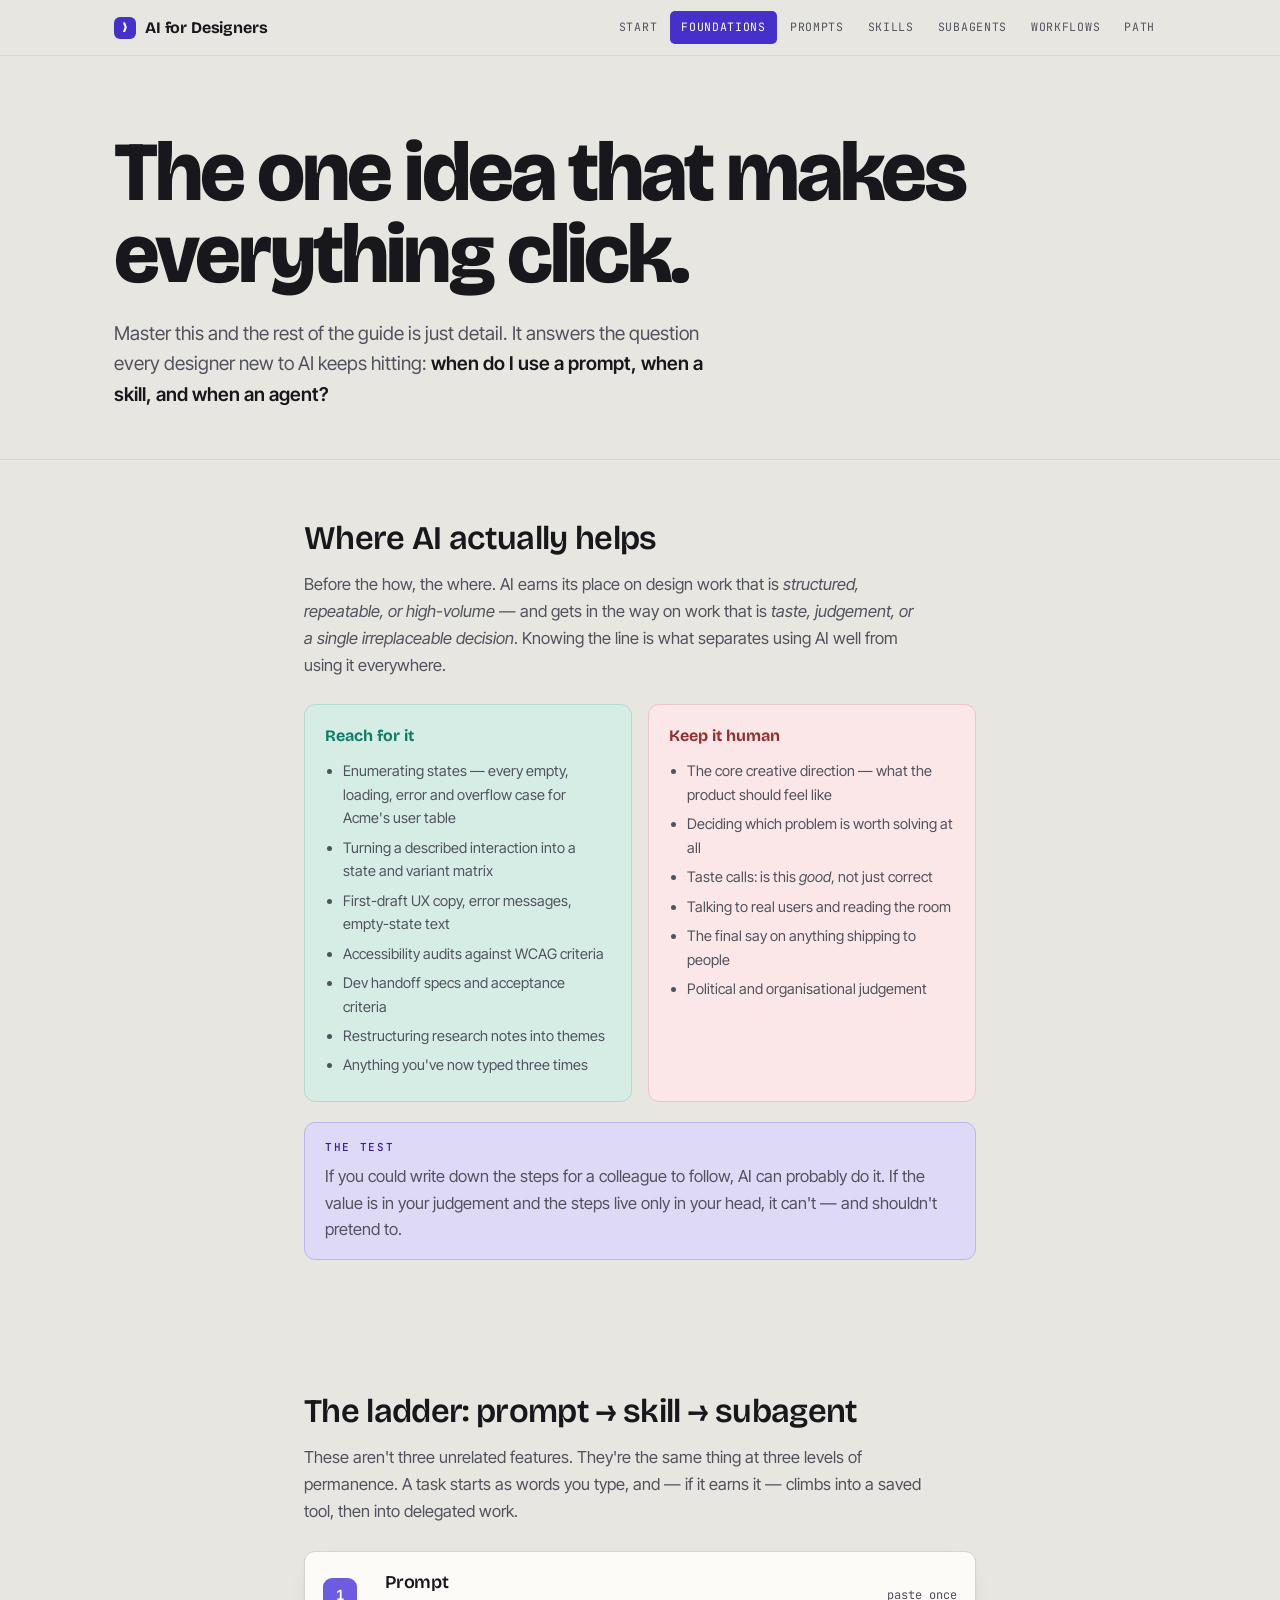
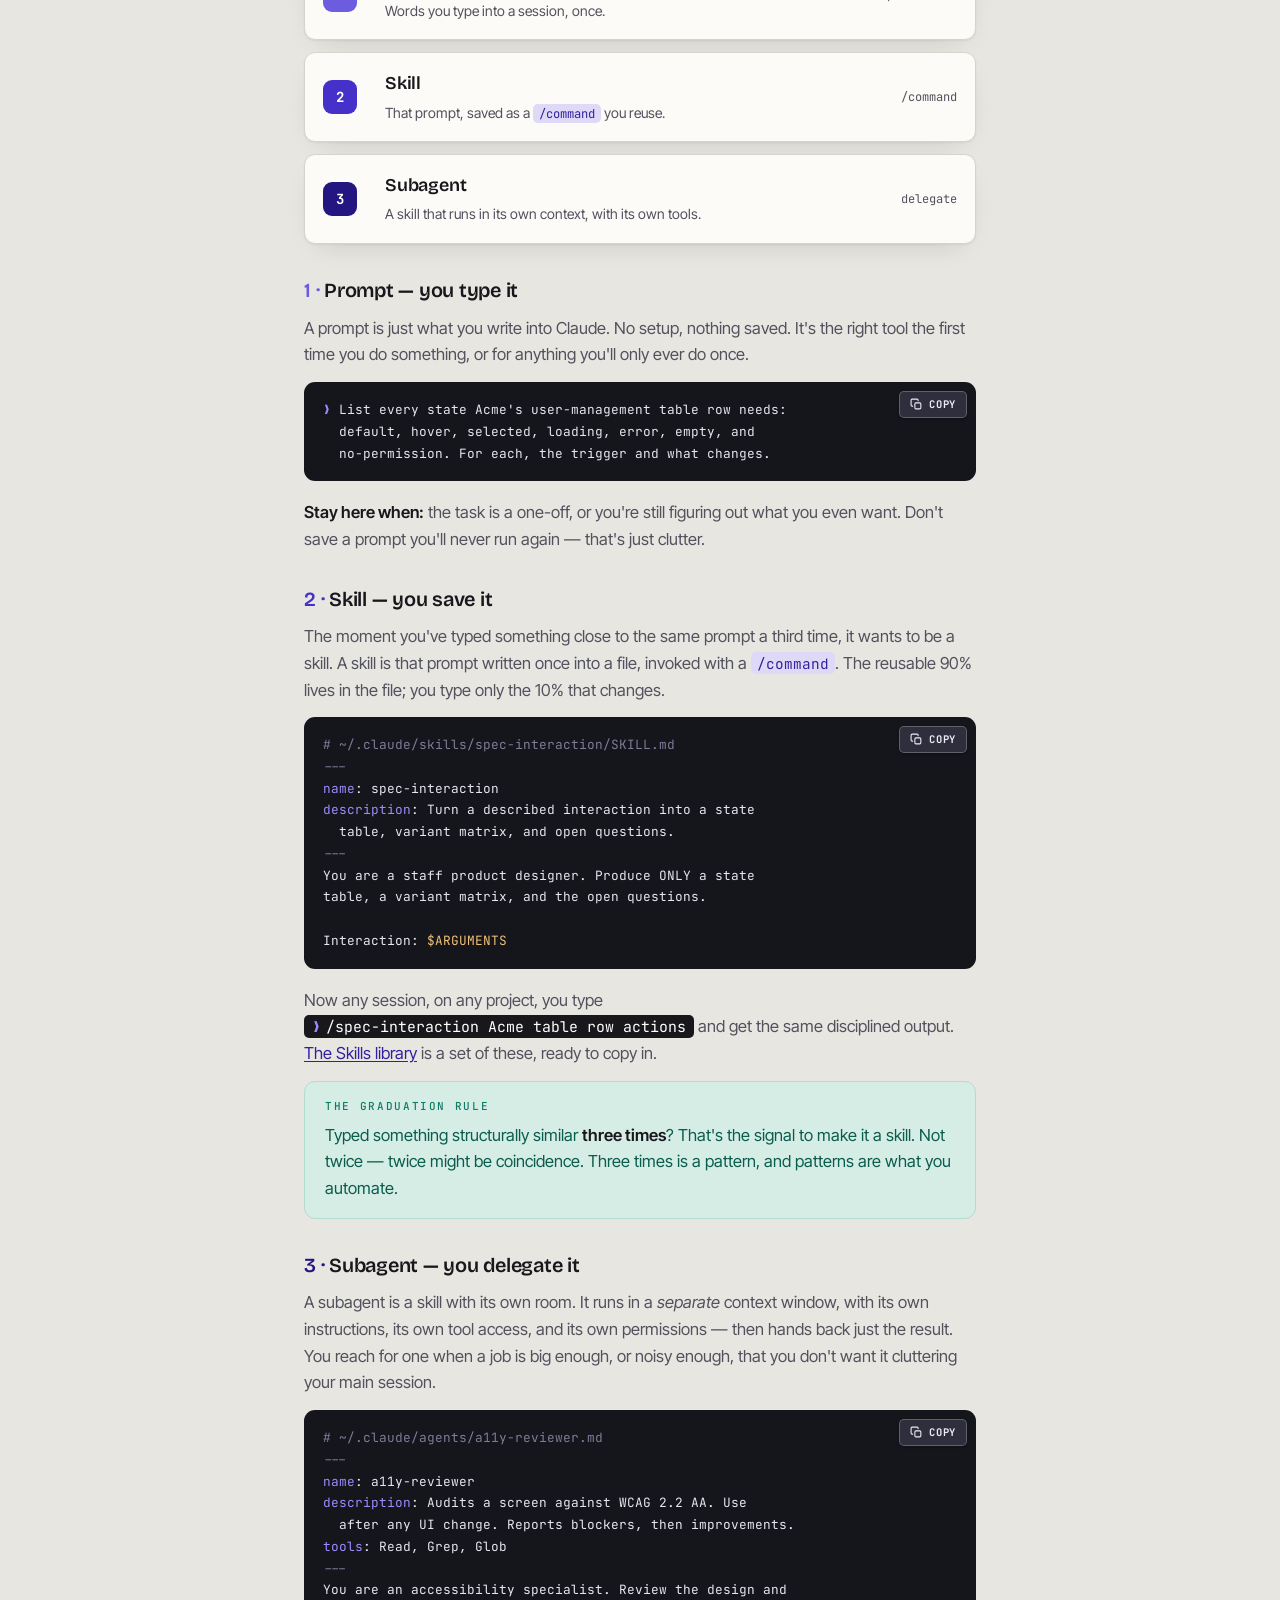
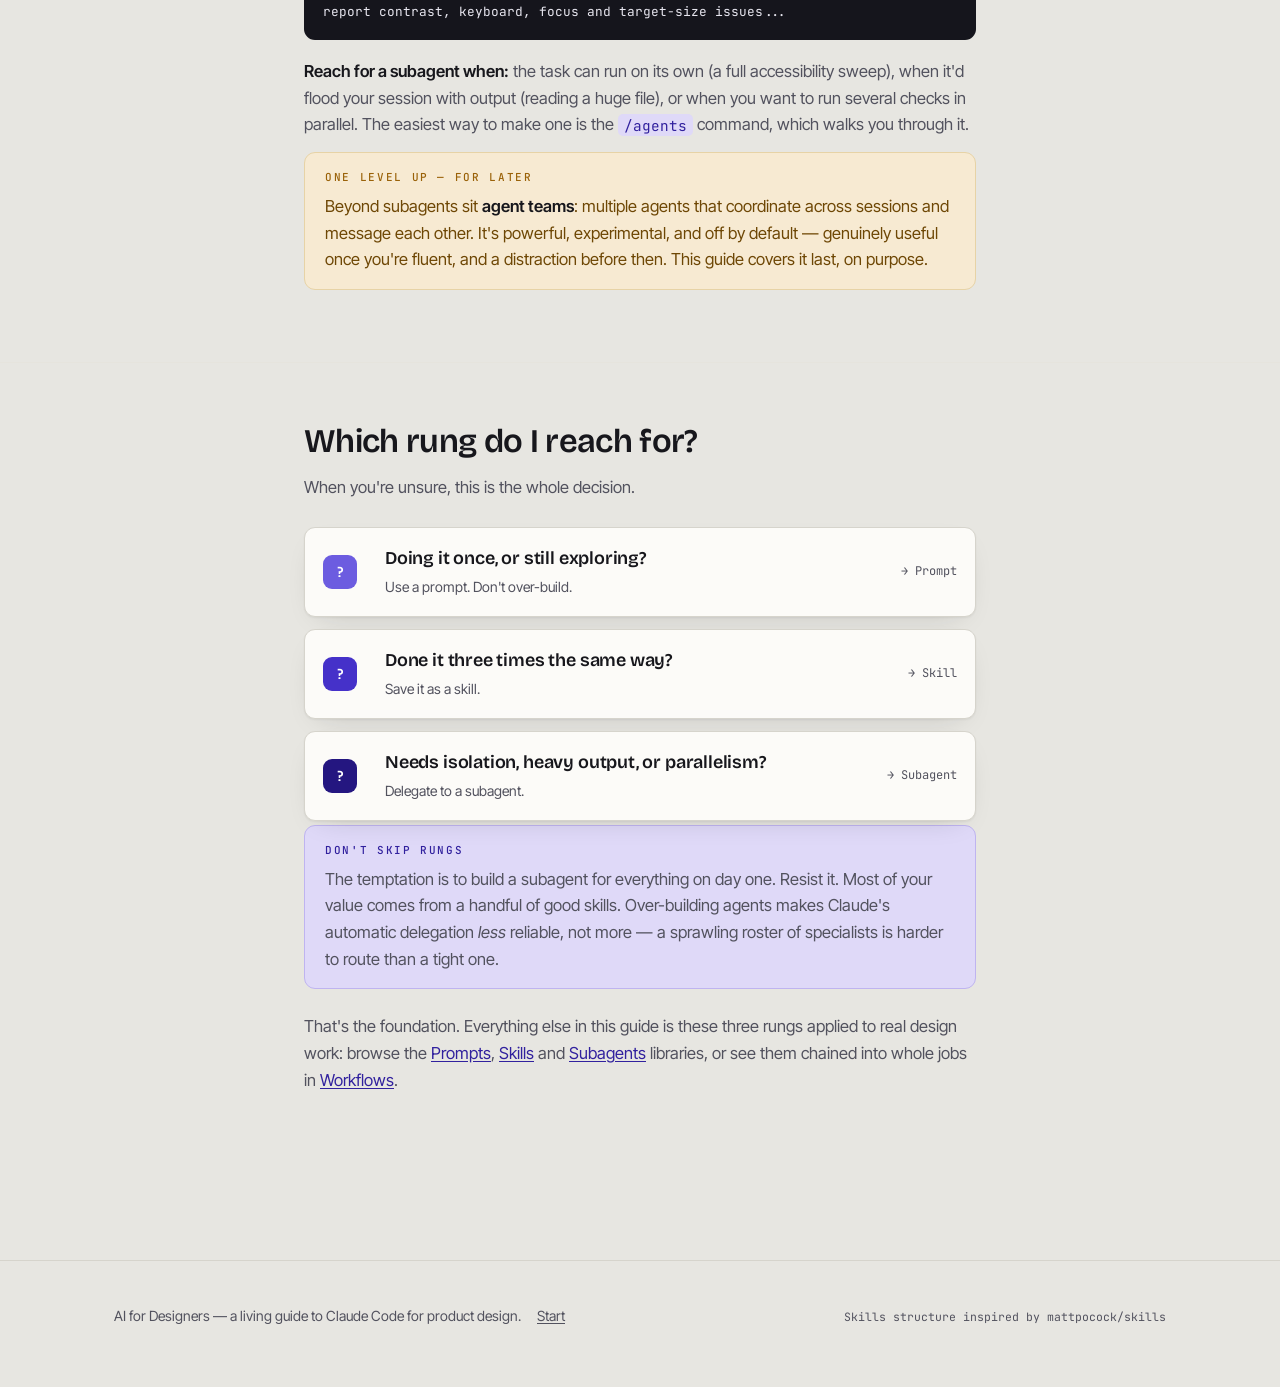
==== commit 4d51b19c: "Purge AI-generated-UI tells sitewide, strengthen hero type scale Removes four recognizable AI-slop s" ====
--- a/foundations.html
+++ b/foundations.html
@@ -30,9 +30,8 @@
 </nav>
 
 <main>
-  <header class="hero grid-wash">
+  <header class="hero">
     <div class="wrap">
-      <div class="eyebrow">Foundations · read this first</div>
       <h1>The one idea that makes everything click.</h1>
       <p class="lede">Master this and the rest of the guide is just detail. It answers the question every designer new to AI keeps hitting: <strong>when do I use a prompt, when a skill, and when an agent?</strong></p>
     </div>
--- a/assets/css/base.css
+++ b/assets/css/base.css
@@ -16,7 +16,7 @@
 
 .eyebrow{
   font-family:var(--mono);font-size:11px;font-weight:500;
-  letter-spacing:.15em;text-transform:uppercase;color:var(--ink-3);
+  letter-spacing:.15em;text-transform:uppercase;color:var(--ink-2);
 }
 .wrap{max-width:1100px;margin:0 auto;padding:0 24px}
 .measure{max-width:var(--measure);margin-inline:auto}
@@ -41,7 +41,7 @@
 }
 .nav-links a:hover{background:var(--t2-soft);color:var(--t2-ink)}
 .nav-links a[aria-current="page"]{background:var(--t2);color:#fff}
-.nav-links .soon{color:var(--ink-3);cursor:default;position:relative}
+.nav-links .soon{color:var(--ink-2);cursor:default;position:relative}
 .nav-links .soon::after{
   content:"soon";position:absolute;top:-3px;right:-2px;font-size:7px;letter-spacing:.06em;
   color:var(--t2-ink);background:var(--t2-soft);padding:1px 3px;border-radius:3px;
@@ -49,24 +49,14 @@
 
 /* ---------- page scaffold ------------------------------------------------ */
 main{padding-bottom:100px}
-.hero{position:relative;padding:70px 0 48px;overflow:hidden;border-bottom:1px solid var(--rule)}
+.hero{position:relative;padding:76px 0 48px;overflow:hidden;border-bottom:1px solid var(--rule)}
 .hero .wrap{position:relative}
 .hero h1{
   font-family:var(--display);font-weight:800;letter-spacing:-.035em;
-  font-size:clamp(38px,6vw,68px);line-height:.98;margin:16px 0 0;max-width:17ch;
+  font-size:clamp(40px,7vw,84px);line-height:.98;margin:0;max-width:17ch;
 }
 .hero .lede{font-size:19px;color:var(--ink-2);margin:22px 0 0;max-width:56ch}
 .hero .lede strong{color:var(--ink);font-weight:600}
-
-/* faint grid wash behind heroes */
-.grid-wash::before{
-  content:"";position:absolute;inset:0;pointer-events:none;
-  background-image:
-    linear-gradient(to right,rgba(69,49,201,.05) 1px,transparent 1px),
-    linear-gradient(to bottom,rgba(69,49,201,.05) 1px,transparent 1px);
-  background-size:28px 28px;
-  mask-image:radial-gradient(120% 90% at 10% 0%,#000 15%,transparent 75%);
-}
 
 section.band{padding:52px 0;border-bottom:1px solid var(--rule-soft)}
 section.band:last-of-type{border-bottom:0}
@@ -89,9 +79,9 @@
 .ladder{display:grid;gap:12px;margin:8px 0 4px}
 .rung{
   display:grid;grid-template-columns:46px 1fr auto;align-items:center;gap:16px;
-  background:var(--card);border:1px solid var(--rule);border-left-width:3px;
+  background:var(--card);border:1px solid var(--rule);
   border-radius:var(--r-m);padding:16px 18px;box-shadow:var(--shadow);
-  animation:rung-in .5s cubic-bezier(.2,.9,.3,1.25) backwards;
+  animation:rung-in .6s cubic-bezier(.16,1,.3,1) backwards;
 }
 .rung:nth-child(1){animation-delay:.05s}
 .rung:nth-child(2){animation-delay:.15s}
@@ -103,25 +93,25 @@
 }
 .rung .body b{font-family:var(--display);font-size:18px;font-weight:600;display:block;letter-spacing:-.01em}
 .rung .body span{font-size:14px;color:var(--ink-2)}
-.rung .cmd{font-family:var(--mono);font-size:12px;color:var(--ink-3);white-space:nowrap}
-.rung.t1{border-left-color:var(--t1)} .rung.t1 .n{background:var(--t1)}
-.rung.t2{border-left-color:var(--t2)} .rung.t2 .n{background:var(--t2)}
-.rung.t3{border-left-color:var(--t3)} .rung.t3 .n{background:var(--t3)}
+.rung .cmd{font-family:var(--mono);font-size:12px;color:var(--ink-2);white-space:nowrap}
+.rung.t1 .n{background:var(--t1)}
+.rung.t2 .n{background:var(--t2)}
+.rung.t3 .n{background:var(--t3)}
 
 /* ---------- callouts ----------------------------------------------------- */
 .callout{
-  border:1px solid var(--rule);border-left-width:3px;border-radius:var(--r-m);
+  border:1px solid var(--rule);border-radius:var(--r-m);
   padding:16px 20px;margin:0 0 20px;background:var(--card);
 }
 .callout>.eyebrow{display:block;margin-bottom:6px}
 .callout p:last-child{margin-bottom:0}
-.callout.tip{background:var(--t2-soft);border-color:var(--t2-line);border-left-color:var(--t2)}
+.callout.tip{background:var(--t2-soft);border-color:var(--t2-line)}
 .callout.tip>.eyebrow{color:var(--t2-ink)}
-.callout.rule{background:var(--go-soft);border-color:var(--go-line);border-left-color:var(--go)}
+.callout.rule{background:var(--go-soft);border-color:var(--go-line)}
 .callout.rule>.eyebrow{color:var(--go)} .callout.rule p{color:#0a5c4c}
-.callout.warn{background:var(--warn-soft);border-color:var(--warn-line);border-left-color:var(--warn)}
+.callout.warn{background:var(--warn-soft);border-color:var(--warn-line)}
 .callout.warn>.eyebrow{color:var(--warn)} .callout.warn p{color:#6e4705}
-.callout.stop{background:var(--stop-soft);border-color:var(--stop-line);border-left-color:var(--stop)}
+.callout.stop{background:var(--stop-soft);border-color:var(--stop-line)}
 .callout.stop>.eyebrow{color:var(--stop)} .callout.stop p{color:#7a2626}
 
 /* ---------- cards + nav grid --------------------------------------------- */
@@ -132,17 +122,36 @@
   transition:transform .16s,box-shadow .16s,border-color .16s;
 }
 a.card:hover{transform:translateY(-2px);box-shadow:var(--shadow-lg);border-color:var(--t2-line)}
-.card .k{font-family:var(--mono);font-size:10.5px;letter-spacing:.1em;text-transform:uppercase;color:var(--ink-3)}
+.card .k{font-family:var(--mono);font-size:10.5px;letter-spacing:.1em;text-transform:uppercase;color:var(--ink-2)}
 .card h4{font-family:var(--display);font-size:19px;font-weight:600;letter-spacing:-.01em;margin:8px 0 6px}
 .card p{font-size:14.5px;margin:0}
 .card .go{display:inline-block;margin-top:12px;font-family:var(--mono);font-size:12px;color:var(--t2-ink)}
 .card.disabled{opacity:.62;pointer-events:none}
 
+/* the single recommended next step, promoted above a secondary .cards grid */
+.card-primary{
+  background:var(--t2-soft);border-color:var(--t2-line);
+  padding:24px;margin-bottom:16px;
+}
+.card-primary .k{color:var(--t2-ink)}
+.card-primary h4{font-size:24px;margin-top:10px}
+.card-primary p{font-size:14.5px;max-width:56ch}
+.card-primary .go{font-weight:700}
+
+/* one-line mention for secondary links that don't need a full card */
+.also-line{margin-top:16px;font-size:13.5px;color:var(--ink-2)}
+
 /* ---------- two-column compare (fit / not-fit) --------------------------- */
 .compare{display:grid;grid-template-columns:1fr 1fr;gap:16px;margin:0 0 20px}
 .compare .col{border:1px solid var(--rule);border-radius:var(--r-m);padding:18px 20px;background:var(--card)}
-.compare .col.good{border-top:3px solid var(--go)}
-.compare .col.bad{border-top:3px solid var(--stop)}
+.compare .col.good{background:var(--go-soft);border-color:var(--go-line)}
+.compare .col.good h4{color:var(--go)}
+.compare .col.bad{background:var(--stop-soft);border-color:var(--stop-line)}
+.compare .col.bad h4{color:var(--stop)}
+.compare .col.tier-t2{background:var(--t2-soft);border-color:var(--t2-line)}
+.compare .col.tier-t2 h4{color:var(--t2-ink)}
+.compare .col.tier-t3{background:var(--t3-soft);border-color:var(--t3-line)}
+.compare .col.tier-t3 h4{color:var(--t3)}
 .compare .col h4{margin:0 0 10px;font-family:var(--display);font-size:16px}
 .compare ul{margin:0;padding-left:18px;font-size:14.5px}
 .compare li{margin-bottom:6px}
@@ -190,20 +199,32 @@
 
 /* ---------- misc --------------------------------------------------------- */
 .tags{display:flex;flex-wrap:wrap;gap:6px;margin-top:14px}
-.tag{font-family:var(--mono);font-size:10.5px;letter-spacing:.06em;padding:4px 9px;border-radius:999px;background:var(--card);border:1px solid var(--rule);color:var(--ink-3)}
-
-footer{padding:44px 0 60px;color:var(--ink-3);font-size:14px;border-top:1px solid var(--rule)}
+.tag{font-family:var(--mono);font-size:10.5px;letter-spacing:.06em;padding:4px 9px;border-radius:999px;background:var(--card);border:1px solid var(--rule);color:var(--ink-2)}
+
+footer{padding:44px 0 60px;color:var(--ink-2);font-size:14px;border-top:1px solid var(--rule)}
 footer .wrap{display:flex;gap:16px;flex-wrap:wrap;align-items:baseline}
 footer a{color:var(--ink-2)}
 footer .credit{margin-left:auto;font-family:var(--mono);font-size:11.5px}
 
 /* ---------- responsive --------------------------------------------------- */
 @media (max-width:760px){
-  .nav-links{gap:0}
-  .nav-links a,.nav-links span{padding:7px 8px;font-size:10.5px}
+  .brand{flex-shrink:0}
+  .nav-links{
+    gap:2px;min-width:0;overflow-x:auto;flex-wrap:nowrap;-webkit-overflow-scrolling:touch;
+    scrollbar-width:none;-ms-overflow-style:none;
+    mask-image:linear-gradient(to right,#000 90%,transparent 100%);
+    -webkit-mask-image:linear-gradient(to right,#000 90%,transparent 100%);
+  }
+  .nav-links::-webkit-scrollbar{display:none}
+  .nav-links a,.nav-links span{padding:7px 8px;font-size:10.5px;flex:none;white-space:nowrap}
   .compare{grid-template-columns:1fr}
   .rung{grid-template-columns:40px 1fr;gap:12px}
   .rung .cmd{display:none}
+  /* mini terminal: keep each command its own group instead of letting the
+     trailing annotation fight the command text for the same narrow line */
+  .term-body{font-size:11.5px}
+  .term-body .out,.term-body .ok{display:block;margin:2px 0 12px 17px}
+  .term-body .term-br{display:none}
 }
 @media (prefers-reduced-motion:reduce){
   *{animation:none!important;transition:none!important}
@@ -239,14 +260,14 @@
 .lib-chip:hover{border-color:var(--t2-line);color:var(--t2-ink)}
 .lib-chip:focus-visible{outline:2px solid var(--t2);outline-offset:2px}
 .lib-chip[aria-selected="true"]{background:var(--t2);border-color:var(--t2);color:#fff}
-.lib-count{margin-top:12px;font-family:var(--mono);font-size:11px;letter-spacing:.08em;text-transform:uppercase;color:var(--ink-3)}
+.lib-count{margin-top:12px;font-family:var(--mono);font-size:11px;letter-spacing:.08em;text-transform:uppercase;color:var(--ink-2)}
 
 .lib-group{margin:34px 0}
 .lib-group-head{margin-bottom:16px;padding-bottom:10px;border-bottom:1px solid var(--rule-soft)}
 .lib-group-head h2{font-family:var(--display);font-weight:600;font-size:24px;letter-spacing:-.02em;margin:0}
-.lib-group-head p{margin:4px 0 0;color:var(--ink-3);font-size:15px}
+.lib-group-head p{margin:4px 0 0;color:var(--ink-2);font-size:15px}
 .lib-grid{display:grid;grid-template-columns:repeat(auto-fill,minmax(340px,1fr));gap:16px}
-.lib-empty{font-family:var(--mono);font-size:13px;color:var(--ink-3);padding:40px 0}
+.lib-empty{font-family:var(--mono);font-size:13px;color:var(--ink-2);padding:40px 0}
 
 .pcard{
   background:var(--card);border:1px solid var(--rule);border-radius:var(--r-m);
@@ -259,7 +280,7 @@
   margin:14px 0;padding:11px 13px;background:var(--paper-2);border-radius:var(--r-s);
   font-size:13.5px;color:var(--ink-2);border:1px solid var(--rule-soft);
 }
-.pcard-when .eyebrow{display:block;margin-bottom:3px;color:var(--ink-3)}
+.pcard-when .eyebrow{display:block;margin-bottom:3px;color:var(--ink-2)}
 .pcard-pre{margin:0 0 4px}
 .pcard-pre pre{font-size:12px;max-height:300px}
 .pcard-copy{position:absolute;top:9px;right:9px}
@@ -269,7 +290,7 @@
   color:var(--t2-ink);list-style:none;
 }
 .pcard-ex summary::-webkit-details-marker{display:none}
-.pcard-ex summary::before{content:"▸ ";color:var(--ink-3)}
+.pcard-ex summary::before{content:"▸ ";color:var(--ink-2)}
 .pcard-ex[open] summary::before{content:"▾ "}
 .pcard-ex p{padding:0 12px 12px;margin:0;font-size:13.5px;color:var(--ink-2)}
 .pcard .tags{margin-top:auto;padding-top:14px}
@@ -288,7 +309,7 @@
 .scard-badge.u{color:#fff}
 .scard-badge.m{background:var(--t3-soft);color:var(--t3);border:1px solid var(--t3-line)}
 .scard-usage{margin:12px 0}
-.scard-usage .eyebrow{display:block;margin-bottom:5px;color:var(--ink-3)}
+.scard-usage .eyebrow{display:block;margin-bottom:5px;color:var(--ink-2)}
 .scard-usage-line code{display:block;background:var(--paper-2);border:1px solid var(--rule-soft);
   padding:9px 11px;border-radius:var(--r-s);font-size:12px;color:var(--t2-ink);white-space:pre-wrap}
 .scard-usage-line{font-size:13.5px;color:var(--ink-2)}
@@ -296,22 +317,22 @@
 .scard-install{margin:6px 0 12px;border:1px solid var(--rule-soft);border-radius:var(--r-s);background:var(--paper-2)}
 .scard-install summary{cursor:pointer;padding:10px 12px;font-family:var(--mono);font-size:11.5px;letter-spacing:.03em;color:var(--t2-ink);list-style:none}
 .scard-install summary::-webkit-details-marker{display:none}
-.scard-install summary::before{content:"▸ ";color:var(--ink-3)}
+.scard-install summary::before{content:"▸ ";color:var(--ink-2)}
 .scard-install[open] summary::before{content:"▾ "}
 .scard-install .codewrap{margin:0 12px}
 .scard-install pre{font-size:11.5px;max-height:280px}
-.scard-hint{padding:8px 12px 12px;margin:0;font-size:12.5px;color:var(--ink-3)}
+.scard-hint{padding:8px 12px 12px;margin:0;font-size:12.5px;color:var(--ink-2)}
 .scard-hint code{font-size:.9em}
 .scard .tags{margin-top:auto;padding-top:14px}
 
 /* ---- subagent + path extras --------------------------------------------- */
 .scard-badge.sub{background:var(--t3);color:#fff}
-.scard-tools{display:block;margin-top:8px;font-family:var(--mono);font-size:11px;color:var(--ink-3)}
+.scard-tools{display:block;margin-top:8px;font-family:var(--mono);font-size:11px;color:var(--ink-2)}
 
 /* the 7-day path */
 .day{
   display:grid;grid-template-columns:64px 1fr;gap:20px;
-  border:1px solid var(--rule);border-left-width:3px;border-radius:var(--r-m);
+  border:1px solid var(--rule);border-radius:var(--r-m);
   background:var(--card);padding:20px 22px;margin-bottom:14px;box-shadow:var(--shadow);
 }
 .day .daynum{
@@ -319,7 +340,7 @@
   letter-spacing:-.03em;
 }
 .day .daynum small{display:block;font-family:var(--mono);font-size:9.5px;font-weight:500;
-  letter-spacing:.12em;text-transform:uppercase;color:var(--ink-3);margin-top:4px}
+  letter-spacing:.12em;text-transform:uppercase;color:var(--ink-2);margin-top:4px}
 .day h3{margin:0 0 4px;font-size:19px}
 .day .rung-tag{
   font-family:var(--mono);font-size:10px;letter-spacing:.08em;text-transform:uppercase;
@@ -332,9 +353,7 @@
 .day p{margin:0 0 10px;font-size:14.5px}
 .day .do{margin:10px 0 0;padding-left:18px}
 .day .do li{margin-bottom:5px;font-size:14px}
-.day .time{font-family:var(--mono);font-size:11px;color:var(--ink-3);letter-spacing:.06em}
-.day.t1{border-left-color:var(--t1)} .day.t2{border-left-color:var(--t2)}
-.day.t3{border-left-color:var(--t3)} .day.ctx{border-left-color:var(--go)}
+.day .time{font-family:var(--mono);font-size:11px;color:var(--ink-2);letter-spacing:.06em}
 @media(max-width:620px){.day{grid-template-columns:1fr;gap:6px}.day .daynum{font-size:24px}}
 
 /* ---- workflows ---------------------------------------------------------- */
@@ -344,7 +363,7 @@
 }
 .wf-head h3{margin:0 0 6px;font-size:22px}
 .wf-goal{margin:0 0 12px;font-size:15.5px;color:var(--ink-2)}
-.wf-when{font-size:13.5px;color:var(--ink-3);padding-bottom:14px;border-bottom:1px solid var(--rule-soft);margin-bottom:16px}
+.wf-when{font-size:13.5px;color:var(--ink-2);padding-bottom:14px;border-bottom:1px solid var(--rule-soft);margin-bottom:16px}
 .wf-when .eyebrow{margin-right:8px}
 .wf-steps{list-style:none;margin:0;padding:0;position:relative}
 .wf-step{display:grid;grid-template-columns:96px 1fr;gap:16px;padding:0 0 16px;position:relative}
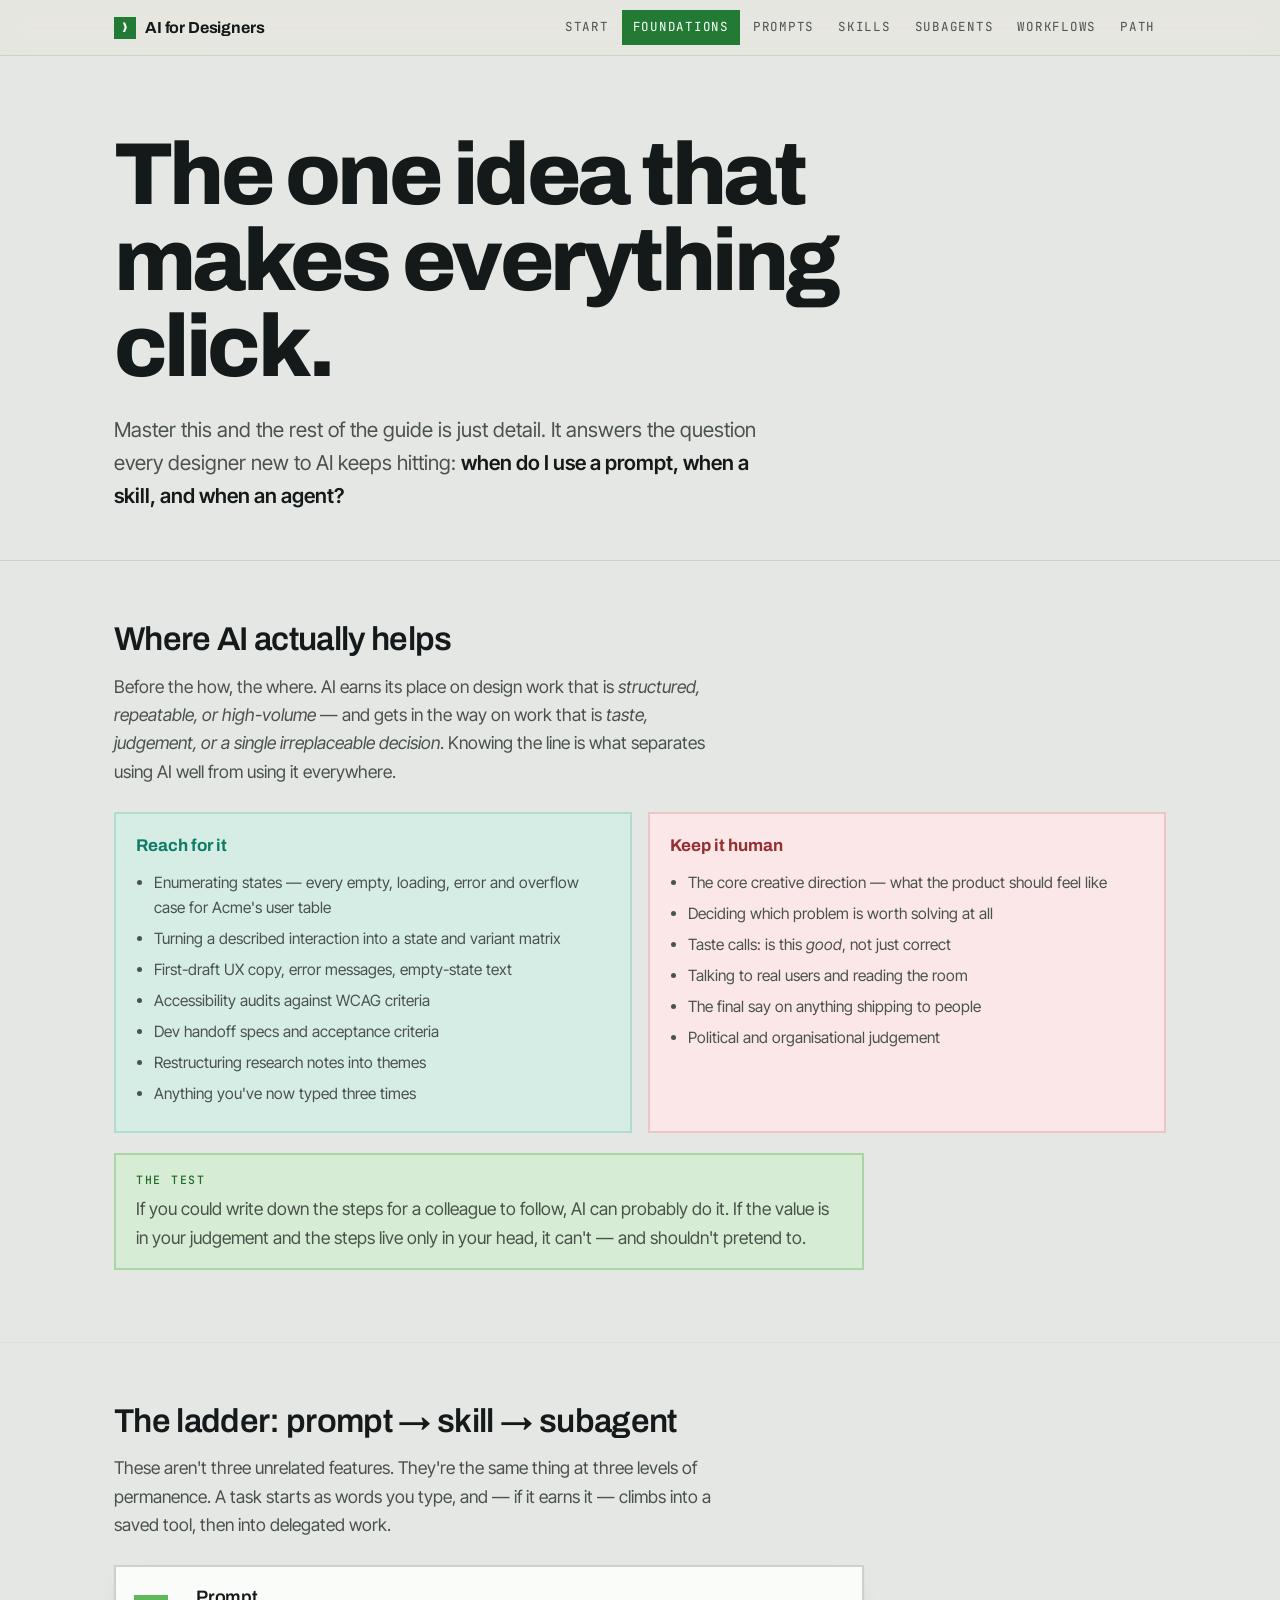
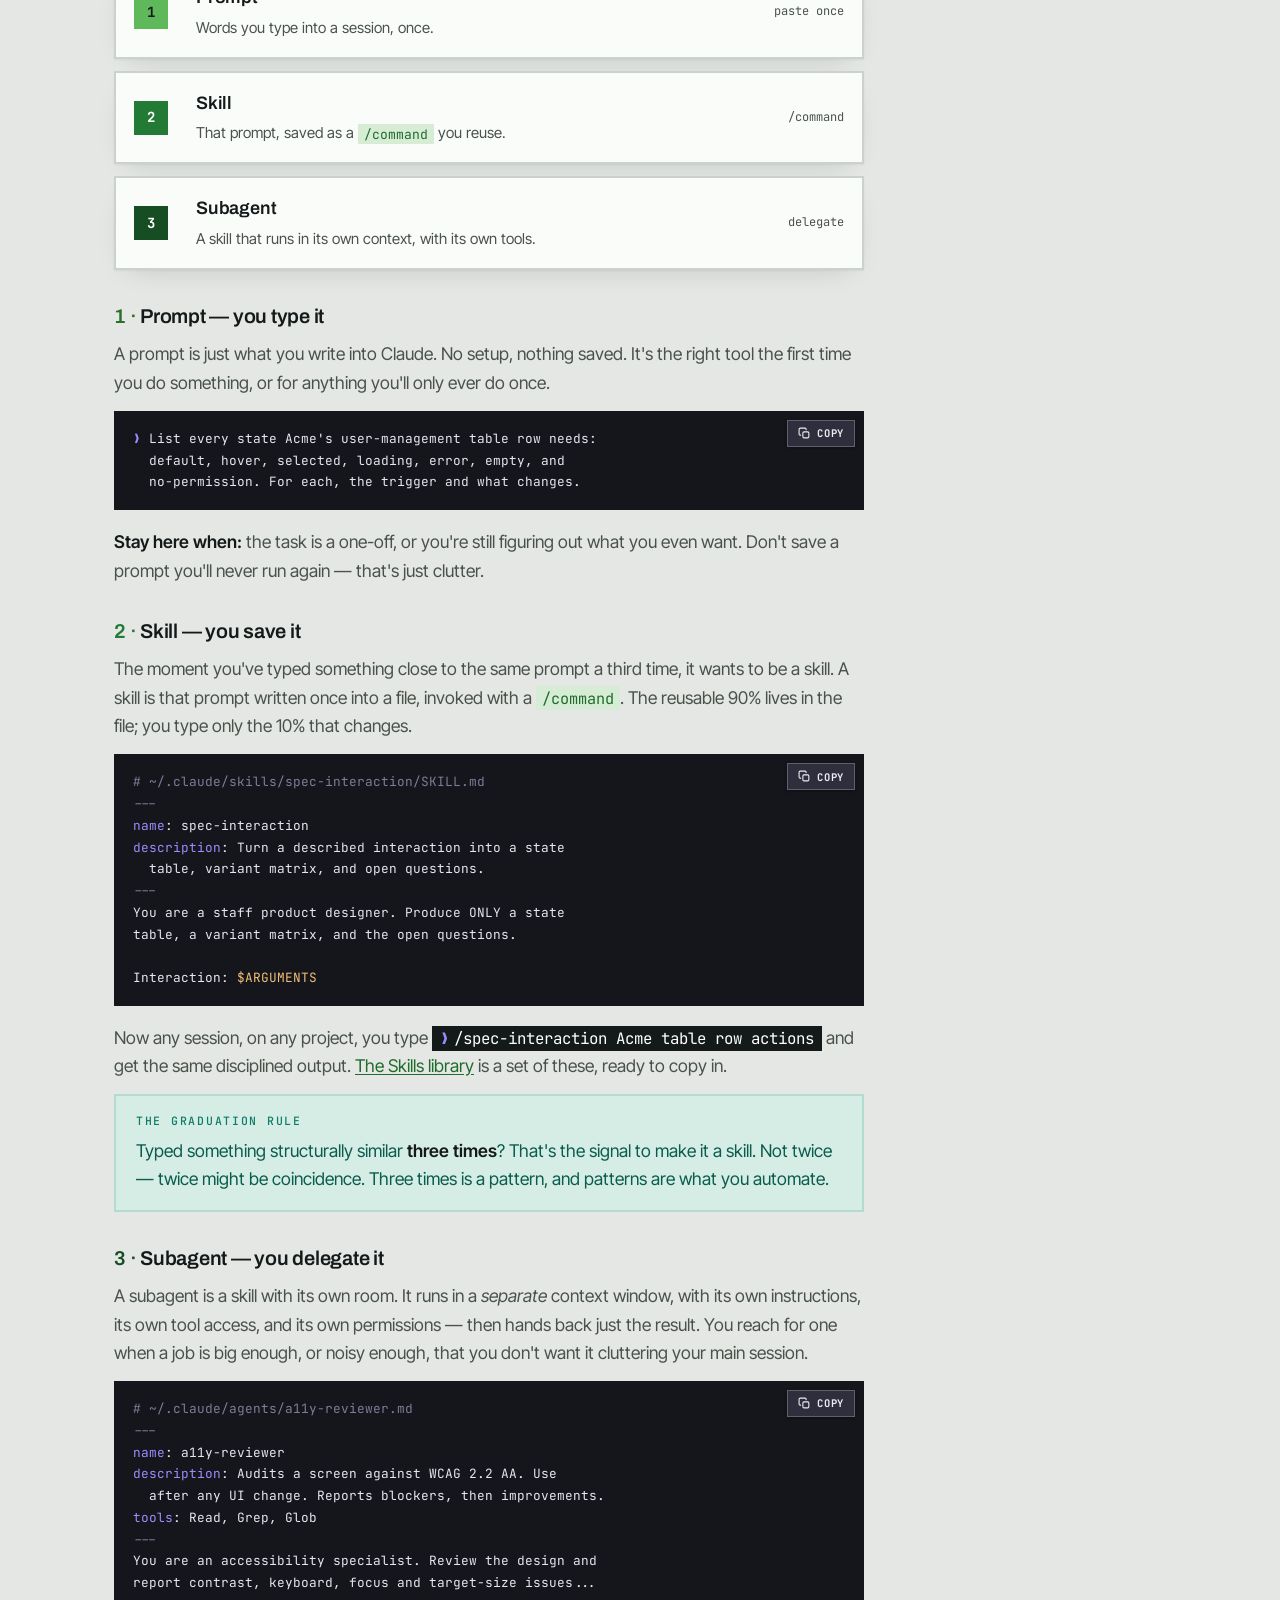
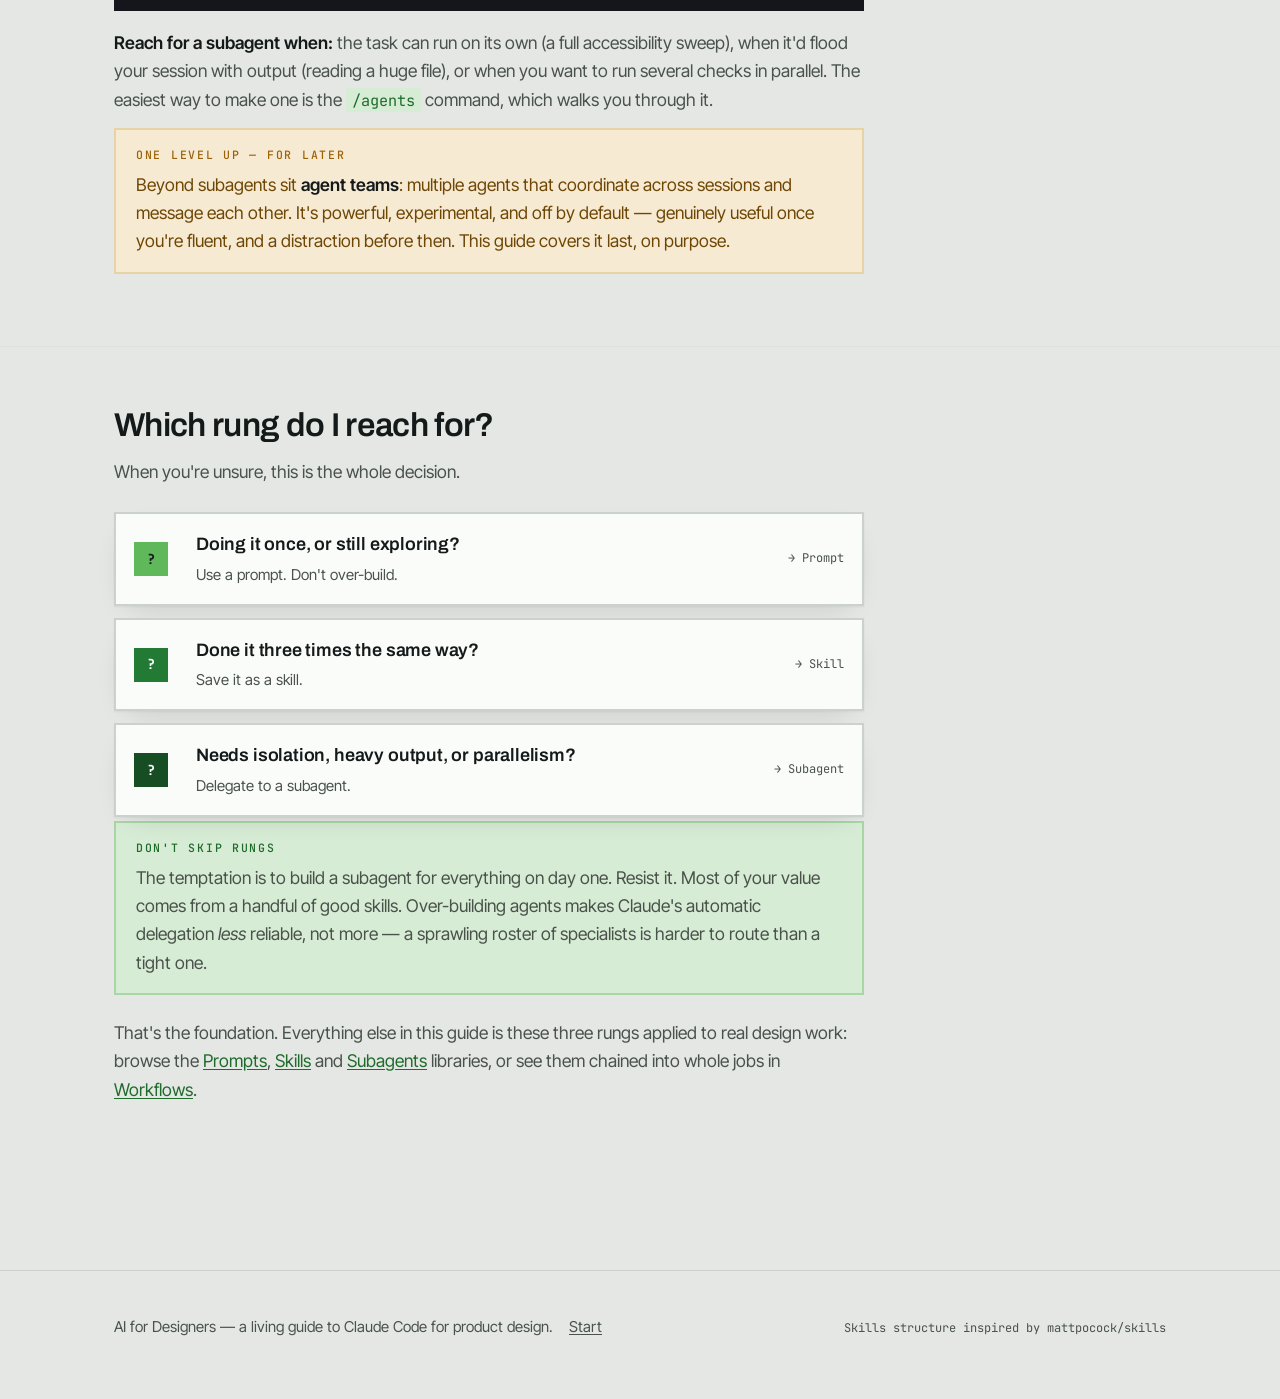
==== commit a4440bfe: "Redesign: terminal-green palette, bold sharp UI, left-aligned readable layout Replaces the violet/in" ====
--- a/foundations.html
+++ b/foundations.html
@@ -8,7 +8,7 @@
 <meta name="description" content="The one idea that makes Claude Code click for designers: the prompt to skill to subagent ladder, and where AI genuinely adds value.">
 <link rel="preconnect" href="https://fonts.googleapis.com">
 <link rel="preconnect" href="https://fonts.gstatic.com" crossorigin>
-<link href="https://fonts.googleapis.com/css2?family=Bricolage+Grotesque:opsz,wght@12..96,400;12..96,600;12..96,800&family=Inter+Tight:wght@400;500;600&family=JetBrains+Mono:wght@400;500;700&display=swap" rel="stylesheet">
+<link href="https://fonts.googleapis.com/css2?family=Archivo:wght@600;800&family=Inter+Tight:wght@400;500;600&family=JetBrains+Mono:wght@400;500;700&display=swap" rel="stylesheet">
 <link rel="stylesheet" href="assets/css/tokens.css">
 <link rel="stylesheet" href="assets/css/base.css">
 </head>
@@ -39,9 +39,11 @@
 
   <!-- ===== where AI helps ===== -->
   <section class="band">
-    <div class="wrap measure">
+    <div class="wrap">
+      <div class="measure">
       <div class="sec-head"><h2>Where AI actually helps</h2></div>
       <p class="sec-sub">Before the how, the where. AI earns its place on design work that is <em>structured, repeatable, or high-volume</em> — and gets in the way on work that is <em>taste, judgement, or a single irreplaceable decision</em>. Knowing the line is what separates using AI well from using it everywhere.</p>
+      </div>
 
       <div class="compare">
         <div class="col good">
@@ -69,7 +71,7 @@
         </div>
       </div>
 
-      <div class="callout tip">
+      <div class="callout tip measure">
         <span class="eyebrow">The test</span>
         <p>If you could write down the steps for a colleague to follow, AI can probably do it. If the value is in your judgement and the steps live only in your head, it can&#39;t — and shouldn&#39;t pretend to.</p>
       </div>
@@ -78,7 +80,8 @@
 
   <!-- ===== the ladder ===== -->
   <section class="band">
-    <div class="wrap measure">
+    <div class="wrap">
+      <div class="measure">
       <div class="sec-head"><h2>The ladder: prompt → skill → subagent</h2></div>
       <p class="sec-sub">These aren&#39;t three unrelated features. They&#39;re the same thing at three levels of permanence. A task starts as words you type, and — if it earns it — climbs into a saved tool, then into delegated work.</p>
 
@@ -88,7 +91,7 @@
         <div class="rung t3"><div class="n">3</div><div class="body"><b>Subagent</b><span>A skill that runs in its own context, with its own tools.</span></div><div class="cmd">delegate</div></div>
       </div>
 
-      <h3><span style="color:var(--t1)">1 ·</span> Prompt — you type it</h3>
+      <h3><span style="color:var(--t1-ink)">1 ·</span> Prompt — you type it</h3>
       <p>A prompt is just what you write into Claude. No setup, nothing saved. It&#39;s the right tool the first time you do something, or for anything you&#39;ll only ever do once.</p>
       <div class="codewrap"><pre><span class="p">❯</span> List every state Acme&#39;s user-management table row needs:
   default, hover, selected, loading, error, empty, and
@@ -130,12 +133,14 @@
         <span class="eyebrow">One level up — for later</span>
         <p>Beyond subagents sit <strong>agent teams</strong>: multiple agents that coordinate across sessions and message each other. It&#39;s powerful, experimental, and off by default — genuinely useful once you&#39;re fluent, and a distraction before then. This guide covers it last, on purpose.</p>
       </div>
+      </div>
     </div>
   </section>
 
   <!-- ===== decision guide ===== -->
   <section class="band">
-    <div class="wrap measure">
+    <div class="wrap">
+      <div class="measure">
       <div class="sec-head"><h2>Which rung do I reach for?</h2></div>
       <p class="sec-sub">When you&#39;re unsure, this is the whole decision.</p>
 
@@ -151,6 +156,7 @@
       </div>
 
       <p style="margin-top:24px">That&#39;s the foundation. Everything else in this guide is these three rungs applied to real design work: browse the <a href="prompting.html">Prompts</a>, <a href="skills.html">Skills</a> and <a href="subagents.html">Subagents</a> libraries, or see them chained into whole jobs in <a href="workflows.html">Workflows</a>.</p>
+      </div>
     </div>
   </section>
 </main>
--- a/assets/css/tokens.css
+++ b/assets/css/tokens.css
@@ -8,45 +8,47 @@
    Use the matching tier colour wherever you refer to one of those concepts.
    ========================================================================== */
 :root{
-  /* surfaces — warm light, deliberately not cream (#F4F1EA reads as AI-default) */
-  --paper:#E7E6E1;
-  --paper-2:#F1F0EB;
-  --card:#FCFBF8;
+  /* surfaces — cool neutral gray, a whisper of green toward the accent.
+     Deliberately not cream, not beige, not terracotta anywhere. */
+  --paper:#E4E7E3;
+  --paper-2:#EEF1EC;
+  --card:#FAFCF9;
 
   /* ink */
-  --ink:#17171C;
-  --ink-2:#52525E;
-  --ink-3:#86868F;
+  --ink:#14191A;
+  --ink-2:#4A524C;
+  --ink-3:#838C86;
 
   /* rules */
-  --rule:#D6D4CC;
-  --rule-soft:#E6E4DD;
+  --rule:#CBD1CC;
+  --rule-soft:#DCE1DD;
 
-  /* tier ramp — the ladder. deepening violet-indigo. */
-  --t1:#6C5CE0;  --t1-soft:#E8E4FB;  --t1-line:#CFC6F5;   /* Prompt   */
-  --t2:#4531C9;  --t2-soft:#DFD9F8;  --t2-line:#BFB4F0;   /* Skill    */
-  --t3:#241680;  --t3-soft:#D7D2EC;  --t3-line:#B3AAD8;   /* Subagent */
-  --t2-ink:#31219E;                                        /* readable violet text */
+  /* tier ramp — the ladder. deepening terminal green. */
+  --t1:#5FB85A;  --t1-soft:#DFF0DD;  --t1-line:#B9DDB5;   /* Prompt   */
+  --t2:#227A34;  --t2-soft:#D7ECD4;  --t2-line:#A9D6A4;   /* Skill    */
+  --t3:#164D22;  --t3-soft:#CFE3CE;  --t3-line:#9CC79A;   /* Subagent */
+  --t1-ink:#2A7028;                                        /* readable text on t1-soft (t1 itself is too light) */
+  --t2-ink:#1F6B2C;                                        /* readable green text */
 
   /* semantic accents */
   --go:#0E7C66;    --go-soft:#D6EDE6;   --go-line:#B2DccF;  /* create / positive */
   --warn:#9A6209;  --warn-soft:#F7EAD2; --warn-line:#E7D3A6;/* caution           */
   --stop:#963030;  --stop-soft:#FBE7E7; --stop-line:#EEC5C5;/* blocker           */
 
-  /* radii */
-  --r-s:5px; --r-m:11px; --r-l:20px;
+  /* radii — flat by design: no rounded corners anywhere in the real UI */
+  --r-s:0px; --r-m:0px; --r-l:0px;
 
   /* elevation */
-  --shadow:0 1px 2px rgba(23,23,28,.05), 0 10px 30px -16px rgba(23,23,28,.22);
-  --shadow-lg:0 2px 6px rgba(23,23,28,.06), 0 24px 50px -24px rgba(36,22,128,.30);
+  --shadow:0 1px 2px rgba(20,25,26,.05), 0 10px 30px -16px rgba(20,25,26,.22);
+  --shadow-lg:0 2px 6px rgba(20,25,26,.06), 0 24px 50px -24px rgba(22,77,34,.30);
 
   /* type */
-  --display:'Bricolage Grotesque',system-ui,sans-serif;
+  --display:'Archivo',system-ui,sans-serif;
   --body:'Inter Tight',system-ui,sans-serif;
   --mono:'JetBrains Mono',ui-monospace,SFMono-Regular,Menlo,monospace;
 
   /* layout */
   --nav-h:56px;
-  --measure:72ch;
+  --measure:75ch;
   --gutter:40px;
 }
--- a/assets/css/base.css
+++ b/assets/css/base.css
@@ -8,18 +8,18 @@
 html{scroll-behavior:smooth}
 body{
   margin:0;background:var(--paper);color:var(--ink);
-  font-family:var(--body);font-size:16.5px;line-height:1.62;
+  font-family:var(--body);font-size:17.5px;line-height:1.62;
   -webkit-font-smoothing:antialiased;
 }
 a{color:var(--t2-ink);text-underline-offset:2px}
 img{max-width:100%}
 
 .eyebrow{
-  font-family:var(--mono);font-size:11px;font-weight:500;
+  font-family:var(--mono);font-size:11.5px;font-weight:500;
   letter-spacing:.15em;text-transform:uppercase;color:var(--ink-2);
 }
 .wrap{max-width:1100px;margin:0 auto;padding:0 24px}
-.measure{max-width:var(--measure);margin-inline:auto}
+.measure{max-width:var(--measure)}
 
 /* ---------- top navigation (shared across pages) ------------------------- */
 .nav{
@@ -30,13 +30,13 @@
 .nav-in{display:flex;align-items:center;gap:22px;height:100%;max-width:1100px;margin:0 auto;padding:0 24px}
 .brand{display:flex;align-items:center;gap:9px;text-decoration:none;color:var(--ink);font-weight:600}
 .brand .glyph{
-  width:22px;height:22px;border-radius:6px;background:var(--t2);color:#fff;flex:none;
+  width:22px;height:22px;border-radius:0;background:var(--t2);color:#fff;flex:none;
   display:grid;place-items:center;font-family:var(--mono);font-size:13px;font-weight:700;
 }
 .brand b{font-family:var(--display);font-size:16px;letter-spacing:-.01em}
 .nav-links{margin-left:auto;display:flex;gap:2px;align-items:center}
 .nav-links a,.nav-links span{
-  font-family:var(--mono);font-size:11.5px;letter-spacing:.06em;text-transform:uppercase;
+  font-family:var(--mono);font-size:12.5px;letter-spacing:.06em;text-transform:uppercase;
   padding:7px 11px;border-radius:var(--r-s);text-decoration:none;color:var(--ink-2);
 }
 .nav-links a:hover{background:var(--t2-soft);color:var(--t2-ink)}
@@ -44,7 +44,7 @@
 .nav-links .soon{color:var(--ink-2);cursor:default;position:relative}
 .nav-links .soon::after{
   content:"soon";position:absolute;top:-3px;right:-2px;font-size:7px;letter-spacing:.06em;
-  color:var(--t2-ink);background:var(--t2-soft);padding:1px 3px;border-radius:3px;
+  color:var(--t2-ink);background:var(--t2-soft);padding:1px 3px;border-radius:0;
 }
 
 /* ---------- page scaffold ------------------------------------------------ */
@@ -52,10 +52,10 @@
 .hero{position:relative;padding:76px 0 48px;overflow:hidden;border-bottom:1px solid var(--rule)}
 .hero .wrap{position:relative}
 .hero h1{
-  font-family:var(--display);font-weight:800;letter-spacing:-.035em;
-  font-size:clamp(40px,7vw,84px);line-height:.98;margin:0;max-width:17ch;
-}
-.hero .lede{font-size:19px;color:var(--ink-2);margin:22px 0 0;max-width:56ch}
+  font-family:var(--display);font-weight:800;letter-spacing:-.04em;
+  font-size:clamp(42px,7.5vw,88px);line-height:.98;margin:0;max-width:17ch;
+}
+.hero .lede{font-size:20.5px;color:var(--ink-2);margin:22px 0 0;max-width:56ch}
 .hero .lede strong{color:var(--ink);font-weight:600}
 
 section.band{padding:52px 0;border-bottom:1px solid var(--rule-soft)}
@@ -65,7 +65,7 @@
   font-family:var(--display);font-weight:600;letter-spacing:-.02em;
   font-size:clamp(24px,3vw,33px);margin:0;
 }
-.sec-sub{color:var(--ink-2);max-width:62ch;margin:6px 0 26px;font-size:16.5px}
+.sec-sub{color:var(--ink-2);max-width:62ch;margin:6px 0 26px;font-size:17.5px}
 
 h3{font-family:var(--display);font-weight:600;font-size:20px;letter-spacing:-.012em;margin:30px 0 8px}
 p{margin:0 0 14px;color:var(--ink-2)}
@@ -79,7 +79,7 @@
 .ladder{display:grid;gap:12px;margin:8px 0 4px}
 .rung{
   display:grid;grid-template-columns:46px 1fr auto;align-items:center;gap:16px;
-  background:var(--card);border:1px solid var(--rule);
+  background:var(--card);border:2px solid var(--rule);
   border-radius:var(--r-m);padding:16px 18px;box-shadow:var(--shadow);
   animation:rung-in .6s cubic-bezier(.16,1,.3,1) backwards;
 }
@@ -88,19 +88,21 @@
 .rung:nth-child(3){animation-delay:.25s}
 @keyframes rung-in{from{opacity:0;transform:translateY(10px)}to{opacity:1;transform:none}}
 .rung .n{
-  width:34px;height:34px;border-radius:9px;display:grid;place-items:center;
+  width:34px;height:34px;border-radius:0;display:grid;place-items:center;
   font-family:var(--mono);font-weight:700;font-size:14px;color:#fff;
 }
 .rung .body b{font-family:var(--display);font-size:18px;font-weight:600;display:block;letter-spacing:-.01em}
-.rung .body span{font-size:14px;color:var(--ink-2)}
+.rung .body span{font-size:15px;color:var(--ink-2)}
 .rung .cmd{font-family:var(--mono);font-size:12px;color:var(--ink-2);white-space:nowrap}
-.rung.t1 .n{background:var(--t1)}
+/* t1 is the lightest step in the ramp — white text on it fails contrast, so it
+   alone gets dark ink numerals instead of white */
+.rung.t1 .n{background:var(--t1);color:var(--ink)}
 .rung.t2 .n{background:var(--t2)}
 .rung.t3 .n{background:var(--t3)}
 
 /* ---------- callouts ----------------------------------------------------- */
 .callout{
-  border:1px solid var(--rule);border-radius:var(--r-m);
+  border:2px solid var(--rule);border-radius:var(--r-m);
   padding:16px 20px;margin:0 0 20px;background:var(--card);
 }
 .callout>.eyebrow{display:block;margin-bottom:6px}
@@ -117,33 +119,34 @@
 /* ---------- cards + nav grid --------------------------------------------- */
 .cards{display:grid;grid-template-columns:repeat(auto-fill,minmax(240px,1fr));gap:16px}
 .card{
-  background:var(--card);border:1px solid var(--rule);border-radius:var(--r-m);
+  background:var(--card);border:2px solid var(--rule);border-radius:var(--r-m);
   padding:20px;box-shadow:var(--shadow);text-decoration:none;color:inherit;display:block;
   transition:transform .16s,box-shadow .16s,border-color .16s;
 }
 a.card:hover{transform:translateY(-2px);box-shadow:var(--shadow-lg);border-color:var(--t2-line)}
-.card .k{font-family:var(--mono);font-size:10.5px;letter-spacing:.1em;text-transform:uppercase;color:var(--ink-2)}
+.card .k{font-family:var(--mono);font-size:11px;letter-spacing:.1em;text-transform:uppercase;color:var(--ink-2)}
 .card h4{font-family:var(--display);font-size:19px;font-weight:600;letter-spacing:-.01em;margin:8px 0 6px}
-.card p{font-size:14.5px;margin:0}
-.card .go{display:inline-block;margin-top:12px;font-family:var(--mono);font-size:12px;color:var(--t2-ink)}
+.card p{font-size:15.5px;margin:0}
+.card .go{display:inline-block;margin-top:12px;font-family:var(--mono);font-size:12.5px;color:var(--t2-ink)}
 .card.disabled{opacity:.62;pointer-events:none}
 
-/* the single recommended next step, promoted above a secondary .cards grid */
+/* the single recommended next step, promoted above a secondary .cards grid —
+   inverted to solid ink for real contrast against the rest of the page */
 .card-primary{
-  background:var(--t2-soft);border-color:var(--t2-line);
+  background:var(--ink);border-color:var(--ink);
   padding:24px;margin-bottom:16px;
 }
-.card-primary .k{color:var(--t2-ink)}
-.card-primary h4{font-size:24px;margin-top:10px}
-.card-primary p{font-size:14.5px;max-width:56ch}
-.card-primary .go{font-weight:700}
+.card-primary .k{color:var(--t1)}
+.card-primary h4{font-size:24px;margin-top:10px;color:#fff}
+.card-primary p{font-size:15.5px;max-width:56ch;color:#C7D1C8}
+.card-primary .go{font-weight:700;color:var(--t1)}
 
 /* one-line mention for secondary links that don't need a full card */
-.also-line{margin-top:16px;font-size:13.5px;color:var(--ink-2)}
+.also-line{margin-top:16px;font-size:14.5px;color:var(--ink-2)}
 
 /* ---------- two-column compare (fit / not-fit) --------------------------- */
 .compare{display:grid;grid-template-columns:1fr 1fr;gap:16px;margin:0 0 20px}
-.compare .col{border:1px solid var(--rule);border-radius:var(--r-m);padding:18px 20px;background:var(--card)}
+.compare .col{border:2px solid var(--rule);border-radius:var(--r-m);padding:18px 20px;background:var(--card)}
 .compare .col.good{background:var(--go-soft);border-color:var(--go-line)}
 .compare .col.good h4{color:var(--go)}
 .compare .col.bad{background:var(--stop-soft);border-color:var(--stop-line)}
@@ -152,8 +155,8 @@
 .compare .col.tier-t2 h4{color:var(--t2-ink)}
 .compare .col.tier-t3{background:var(--t3-soft);border-color:var(--t3-line)}
 .compare .col.tier-t3 h4{color:var(--t3)}
-.compare .col h4{margin:0 0 10px;font-family:var(--display);font-size:16px}
-.compare ul{margin:0;padding-left:18px;font-size:14.5px}
+.compare .col h4{margin:0 0 10px;font-family:var(--display);font-size:17px}
+.compare ul{margin:0;padding-left:18px;font-size:15.5px}
 .compare li{margin-bottom:6px}
 
 /* ---------- code + command ---------------------------------------------- */
@@ -199,12 +202,12 @@
 
 /* ---------- misc --------------------------------------------------------- */
 .tags{display:flex;flex-wrap:wrap;gap:6px;margin-top:14px}
-.tag{font-family:var(--mono);font-size:10.5px;letter-spacing:.06em;padding:4px 9px;border-radius:999px;background:var(--card);border:1px solid var(--rule);color:var(--ink-2)}
-
-footer{padding:44px 0 60px;color:var(--ink-2);font-size:14px;border-top:1px solid var(--rule)}
+.tag{font-family:var(--mono);font-size:11px;letter-spacing:.06em;padding:4px 9px;border-radius:0;background:var(--card);border:1px solid var(--rule);color:var(--ink-2)}
+
+footer{padding:44px 0 60px;color:var(--ink-2);font-size:15px;border-top:1px solid var(--rule)}
 footer .wrap{display:flex;gap:16px;flex-wrap:wrap;align-items:baseline}
 footer a{color:var(--ink-2)}
-footer .credit{margin-left:auto;font-family:var(--mono);font-size:11.5px}
+footer .credit{margin-left:auto;font-family:var(--mono);font-size:12px}
 
 /* ---------- responsive --------------------------------------------------- */
 @media (max-width:760px){
@@ -216,7 +219,7 @@
     -webkit-mask-image:linear-gradient(to right,#000 90%,transparent 100%);
   }
   .nav-links::-webkit-scrollbar{display:none}
-  .nav-links a,.nav-links span{padding:7px 8px;font-size:10.5px;flex:none;white-space:nowrap}
+  .nav-links a,.nav-links span{padding:7px 8px;font-size:11px;flex:none;white-space:nowrap}
   .compare{grid-template-columns:1fr}
   .rung{grid-template-columns:40px 1fr;gap:12px}
   .rung .cmd{display:none}
@@ -247,38 +250,38 @@
   backdrop-filter:blur(10px);padding:16px 0 14px;border-bottom:1px solid var(--rule);margin-bottom:8px;
 }
 .lib-search{
-  width:100%;font-family:var(--mono);font-size:13.5px;padding:11px 14px;
+  width:100%;font-family:var(--mono);font-size:14.5px;padding:11px 14px;
   border:1px solid var(--rule);border-radius:var(--r-s);background:var(--card);color:var(--ink);
 }
 .lib-search:focus{outline:2px solid var(--t2);outline-offset:1px;border-color:var(--t2)}
 .lib-chips{display:flex;flex-wrap:wrap;gap:6px;margin-top:12px}
 .lib-chip{
-  all:unset;cursor:pointer;font-family:var(--mono);font-size:11.5px;letter-spacing:.03em;
-  padding:6px 11px;border-radius:999px;border:1px solid var(--rule);background:var(--card);color:var(--ink-2);
+  all:unset;cursor:pointer;font-family:var(--mono);font-size:12px;letter-spacing:.03em;
+  padding:6px 11px;border-radius:0;border:1px solid var(--rule);background:var(--card);color:var(--ink-2);
   transition:.14s;
 }
 .lib-chip:hover{border-color:var(--t2-line);color:var(--t2-ink)}
 .lib-chip:focus-visible{outline:2px solid var(--t2);outline-offset:2px}
 .lib-chip[aria-selected="true"]{background:var(--t2);border-color:var(--t2);color:#fff}
-.lib-count{margin-top:12px;font-family:var(--mono);font-size:11px;letter-spacing:.08em;text-transform:uppercase;color:var(--ink-2)}
+.lib-count{margin-top:12px;font-family:var(--mono);font-size:11.5px;letter-spacing:.08em;text-transform:uppercase;color:var(--ink-2)}
 
 .lib-group{margin:34px 0}
 .lib-group-head{margin-bottom:16px;padding-bottom:10px;border-bottom:1px solid var(--rule-soft)}
 .lib-group-head h2{font-family:var(--display);font-weight:600;font-size:24px;letter-spacing:-.02em;margin:0}
-.lib-group-head p{margin:4px 0 0;color:var(--ink-2);font-size:15px}
+.lib-group-head p{margin:4px 0 0;color:var(--ink-2);font-size:16px}
 .lib-grid{display:grid;grid-template-columns:repeat(auto-fill,minmax(340px,1fr));gap:16px}
-.lib-empty{font-family:var(--mono);font-size:13px;color:var(--ink-2);padding:40px 0}
+.lib-empty{font-family:var(--mono);font-size:14px;color:var(--ink-2);padding:40px 0}
 
 .pcard{
-  background:var(--card);border:1px solid var(--rule);border-radius:var(--r-m);
+  background:var(--card);border:2px solid var(--rule);border-radius:var(--r-m);
   padding:20px;box-shadow:var(--shadow);display:flex;flex-direction:column;
 }
-.pcard-head h3{font-family:var(--display);font-size:18px;font-weight:600;letter-spacing:-.01em;margin:6px 0 5px}
-.pcard-cat{font-family:var(--mono);font-size:10px;letter-spacing:.1em;text-transform:uppercase;color:var(--t2-ink)}
-.pcard-desc{font-size:14.5px;margin:0}
+.pcard-head h3{font-family:var(--display);font-size:19px;font-weight:600;letter-spacing:-.01em;margin:6px 0 5px}
+.pcard-cat{font-family:var(--mono);font-size:10.5px;letter-spacing:.1em;text-transform:uppercase;color:var(--t2-ink)}
+.pcard-desc{font-size:15.5px;margin:0}
 .pcard-when{
   margin:14px 0;padding:11px 13px;background:var(--paper-2);border-radius:var(--r-s);
-  font-size:13.5px;color:var(--ink-2);border:1px solid var(--rule-soft);
+  font-size:14.5px;color:var(--ink-2);border:1px solid var(--rule-soft);
 }
 .pcard-when .eyebrow{display:block;margin-bottom:3px;color:var(--ink-2)}
 .pcard-pre{margin:0 0 4px}
@@ -286,13 +289,13 @@
 .pcard-copy{position:absolute;top:9px;right:9px}
 .pcard-ex{margin-top:12px;border:1px solid var(--rule-soft);border-radius:var(--r-s);background:var(--paper-2)}
 .pcard-ex summary{
-  cursor:pointer;padding:9px 12px;font-family:var(--mono);font-size:11.5px;letter-spacing:.04em;
+  cursor:pointer;padding:9px 12px;font-family:var(--mono);font-size:12px;letter-spacing:.04em;
   color:var(--t2-ink);list-style:none;
 }
 .pcard-ex summary::-webkit-details-marker{display:none}
 .pcard-ex summary::before{content:"▸ ";color:var(--ink-2)}
 .pcard-ex[open] summary::before{content:"▾ "}
-.pcard-ex p{padding:0 12px 12px;margin:0;font-size:13.5px;color:var(--ink-2)}
+.pcard-ex p{padding:0 12px 12px;margin:0;font-size:14.5px;color:var(--ink-2)}
 .pcard .tags{margin-top:auto;padding-top:14px}
 
 @media (max-width:620px){
@@ -302,7 +305,7 @@
 /* ---- skills library extras ---------------------------------------------- */
 .skill-grid{grid-template-columns:repeat(auto-fill,minmax(360px,1fr))}
 .scard-badge{
-  display:inline-block;font-family:var(--mono);font-size:13px;font-weight:700;
+  display:inline-block;font-family:var(--mono);font-size:13.5px;font-weight:700;
   padding:5px 10px;border-radius:var(--r-s);letter-spacing:.01em;margin-bottom:8px;
 }
 .scard-badge.u{background:var(--ink);color:#fff}
@@ -312,58 +315,58 @@
 .scard-usage .eyebrow{display:block;margin-bottom:5px;color:var(--ink-2)}
 .scard-usage-line code{display:block;background:var(--paper-2);border:1px solid var(--rule-soft);
   padding:9px 11px;border-radius:var(--r-s);font-size:12px;color:var(--t2-ink);white-space:pre-wrap}
-.scard-usage-line{font-size:13.5px;color:var(--ink-2)}
-.scard-returns{margin:8px 0 0;font-size:13.5px;color:var(--ink-2)}
+.scard-usage-line{font-size:14.5px;color:var(--ink-2)}
+.scard-returns{margin:8px 0 0;font-size:14.5px;color:var(--ink-2)}
 .scard-install{margin:6px 0 12px;border:1px solid var(--rule-soft);border-radius:var(--r-s);background:var(--paper-2)}
-.scard-install summary{cursor:pointer;padding:10px 12px;font-family:var(--mono);font-size:11.5px;letter-spacing:.03em;color:var(--t2-ink);list-style:none}
+.scard-install summary{cursor:pointer;padding:10px 12px;font-family:var(--mono);font-size:12px;letter-spacing:.03em;color:var(--t2-ink);list-style:none}
 .scard-install summary::-webkit-details-marker{display:none}
 .scard-install summary::before{content:"▸ ";color:var(--ink-2)}
 .scard-install[open] summary::before{content:"▾ "}
 .scard-install .codewrap{margin:0 12px}
 .scard-install pre{font-size:11.5px;max-height:280px}
-.scard-hint{padding:8px 12px 12px;margin:0;font-size:12.5px;color:var(--ink-2)}
+.scard-hint{padding:8px 12px 12px;margin:0;font-size:13.5px;color:var(--ink-2)}
 .scard-hint code{font-size:.9em}
 .scard .tags{margin-top:auto;padding-top:14px}
 
 /* ---- subagent + path extras --------------------------------------------- */
 .scard-badge.sub{background:var(--t3);color:#fff}
-.scard-tools{display:block;margin-top:8px;font-family:var(--mono);font-size:11px;color:var(--ink-2)}
+.scard-tools{display:block;margin-top:8px;font-family:var(--mono);font-size:11.5px;color:var(--ink-2)}
 
 /* the 7-day path */
 .day{
   display:grid;grid-template-columns:64px 1fr;gap:20px;
-  border:1px solid var(--rule);border-radius:var(--r-m);
+  border:2px solid var(--rule);border-radius:var(--r-m);
   background:var(--card);padding:20px 22px;margin-bottom:14px;box-shadow:var(--shadow);
 }
 .day .daynum{
   font-family:var(--display);font-weight:800;font-size:34px;line-height:1;color:var(--t2);
   letter-spacing:-.03em;
 }
-.day .daynum small{display:block;font-family:var(--mono);font-size:9.5px;font-weight:500;
+.day .daynum small{display:block;font-family:var(--mono);font-size:10px;font-weight:500;
   letter-spacing:.12em;text-transform:uppercase;color:var(--ink-2);margin-top:4px}
 .day h3{margin:0 0 4px;font-size:19px}
 .day .rung-tag{
-  font-family:var(--mono);font-size:10px;letter-spacing:.08em;text-transform:uppercase;
-  padding:2px 8px;border-radius:999px;margin-left:8px;vertical-align:middle;
-}
-.day .rung-tag.t1{background:var(--t1-soft);color:var(--t1)}
+  font-family:var(--mono);font-size:10.5px;letter-spacing:.08em;text-transform:uppercase;
+  padding:2px 8px;border-radius:0;margin-left:8px;vertical-align:middle;
+}
+.day .rung-tag.t1{background:var(--t1-soft);color:var(--t1-ink)}
 .day .rung-tag.t2{background:var(--t2-soft);color:var(--t2-ink)}
 .day .rung-tag.t3{background:var(--t3-soft);color:var(--t3)}
 .day .rung-tag.ctx{background:var(--go-soft);color:var(--go)}
-.day p{margin:0 0 10px;font-size:14.5px}
+.day p{margin:0 0 10px;font-size:15.5px}
 .day .do{margin:10px 0 0;padding-left:18px}
-.day .do li{margin-bottom:5px;font-size:14px}
-.day .time{font-family:var(--mono);font-size:11px;color:var(--ink-2);letter-spacing:.06em}
+.day .do li{margin-bottom:5px;font-size:15px}
+.day .time{font-family:var(--mono);font-size:11.5px;color:var(--ink-2);letter-spacing:.06em}
 @media(max-width:620px){.day{grid-template-columns:1fr;gap:6px}.day .daynum{font-size:24px}}
 
 /* ---- workflows ---------------------------------------------------------- */
 .wf-card{
-  background:var(--card);border:1px solid var(--rule);border-radius:var(--r-l);
+  background:var(--card);border:2px solid var(--rule);border-radius:var(--r-l);
   padding:24px 26px;margin-bottom:20px;box-shadow:var(--shadow);
 }
 .wf-head h3{margin:0 0 6px;font-size:22px}
-.wf-goal{margin:0 0 12px;font-size:15.5px;color:var(--ink-2)}
-.wf-when{font-size:13.5px;color:var(--ink-2);padding-bottom:14px;border-bottom:1px solid var(--rule-soft);margin-bottom:16px}
+.wf-goal{margin:0 0 12px;font-size:16.5px;color:var(--ink-2)}
+.wf-when{font-size:14.5px;color:var(--ink-2);padding-bottom:14px;border-bottom:1px solid var(--rule-soft);margin-bottom:16px}
 .wf-when .eyebrow{margin-right:8px}
 .wf-steps{list-style:none;margin:0;padding:0;position:relative}
 .wf-step{display:grid;grid-template-columns:96px 1fr;gap:16px;padding:0 0 16px;position:relative}
@@ -372,20 +375,20 @@
 }
 .wf-rung{
   height:26px;display:inline-flex;align-items:center;justify-content:center;
-  font-family:var(--mono);font-size:10.5px;letter-spacing:.05em;text-transform:uppercase;
-  border-radius:999px;font-weight:700;z-index:1;
+  font-family:var(--mono);font-size:11px;letter-spacing:.05em;text-transform:uppercase;
+  border-radius:0;font-weight:700;z-index:1;
 }
 .wf-rung.ctx{background:var(--go-soft);color:var(--go)}
-.wf-rung.t1{background:var(--t1-soft);color:var(--t1)}
+.wf-rung.t1{background:var(--t1-soft);color:var(--t1-ink)}
 .wf-rung.t2{background:var(--t2-soft);color:var(--t2-ink)}
 .wf-rung.t3{background:var(--t3-soft);color:var(--t3)}
 .wf-step-body b{display:block;font-family:var(--display);font-size:16px;font-weight:600;color:var(--ink);letter-spacing:-.01em}
-.wf-step-body span{display:block;font-size:14px;color:var(--ink-2);margin:2px 0 4px}
-.wf-ref{font-family:var(--mono);font-size:12px;color:var(--t2-ink);text-decoration:none}
+.wf-step-body span{display:block;font-size:15px;color:var(--ink-2);margin:2px 0 4px}
+.wf-ref{font-family:var(--mono);font-size:12.5px;color:var(--t2-ink);text-decoration:none}
 .wf-ref:hover{text-decoration:underline}
 .wf-outcome{
   margin-top:6px;padding:14px 16px;background:var(--go-soft);border:1px solid var(--go-line);
-  border-radius:var(--r-m);font-size:14px;color:#0a5c4c;
+  border-radius:var(--r-m);font-size:15px;color:#0a5c4c;
 }
 .wf-outcome .eyebrow{display:block;margin-bottom:3px;color:var(--go)}
 .wf-card .tags{margin-top:14px}
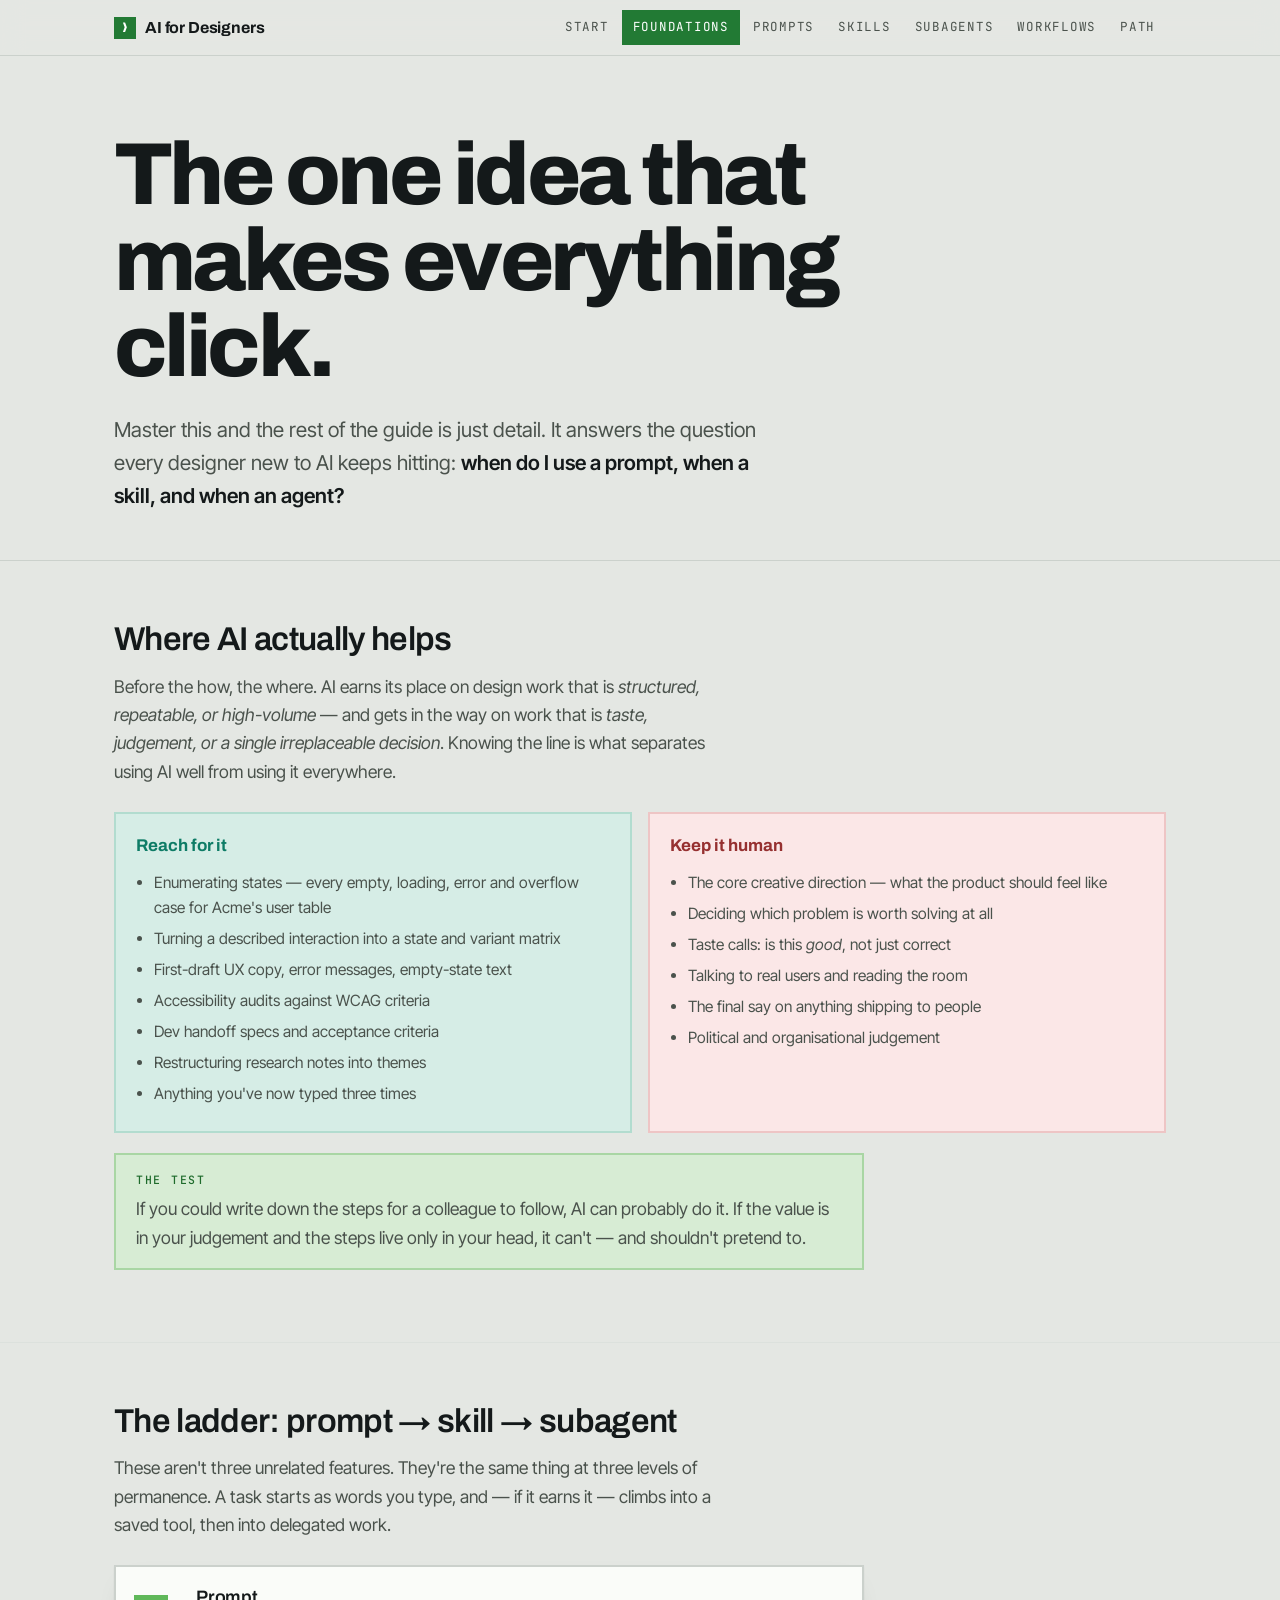
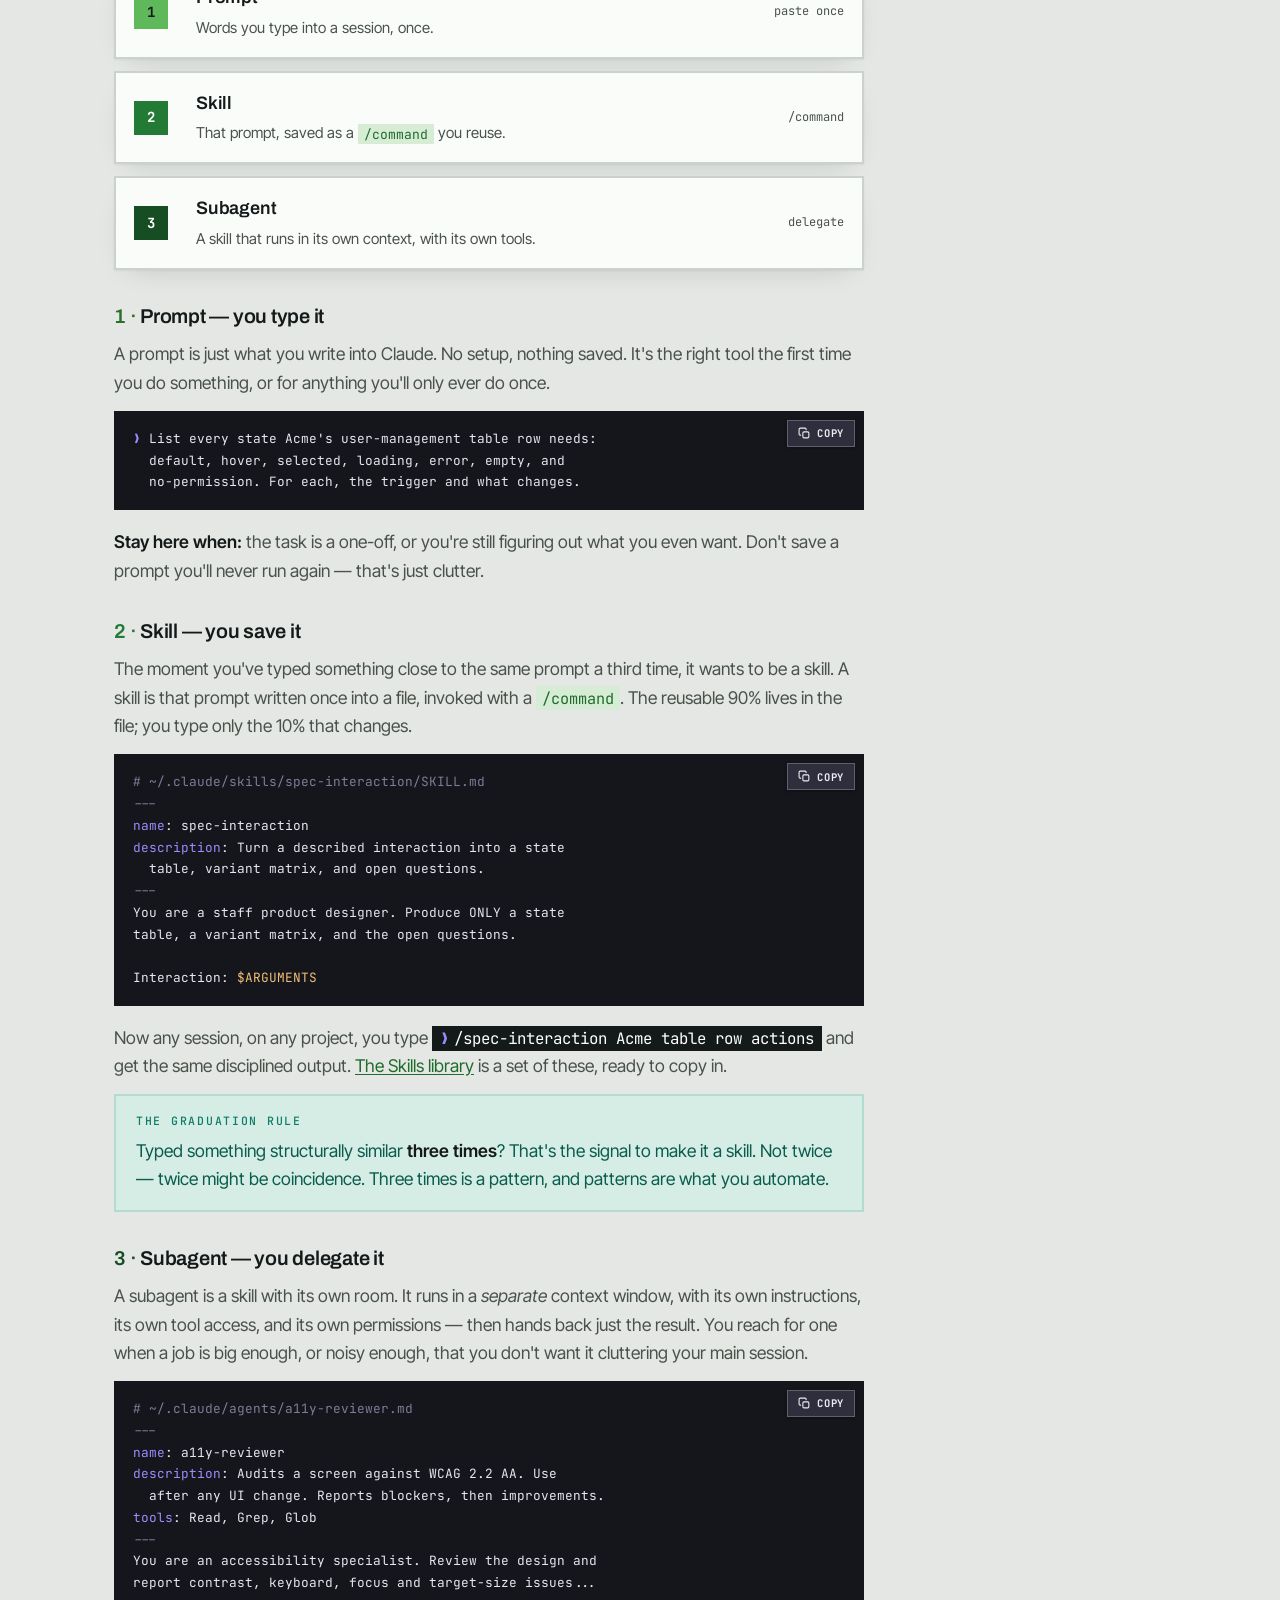
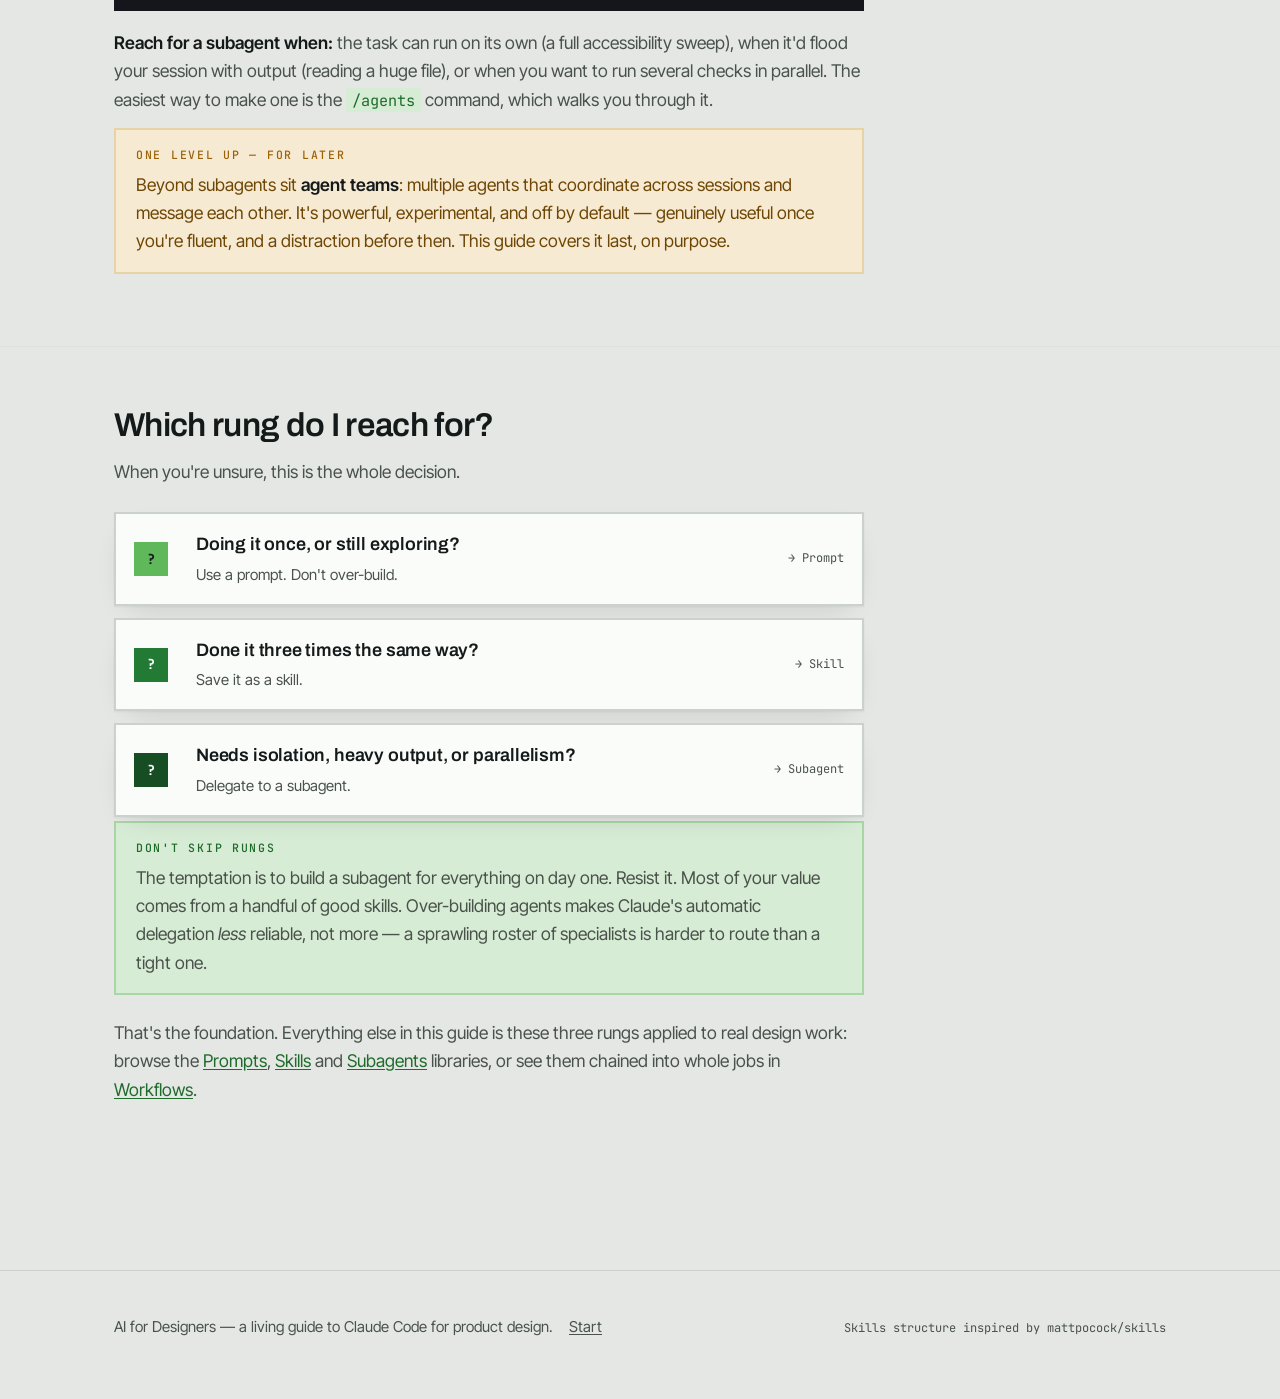
==== commit e052240c: "Add mobile burger nav, fix filter-chip and sticky-toolbar mobile issues Replaces the horizontal-scro" ====
--- a/foundations.html
+++ b/foundations.html
@@ -17,7 +17,7 @@
 <nav class="nav">
   <div class="nav-in">
     <a class="brand" href="index.html"><span class="glyph">❯</span><b>AI for Designers</b></a>
-    <div class="nav-links">
+    <div class="nav-links" id="nav-links">
       <a href="index.html">Start</a>
       <a href="foundations.html" aria-current="page">Foundations</a>
       <a href="prompting.html">Prompts</a>
@@ -26,6 +26,7 @@
       <a href="workflows.html">Workflows</a>
       <a href="path.html">Path</a>
     </div>
+    <button class="nav-toggle" type="button" aria-expanded="false" aria-controls="nav-links" aria-label="Toggle menu"></button>
   </div>
 </nav>
 
--- a/assets/css/base.css
+++ b/assets/css/base.css
@@ -23,8 +23,8 @@
 
 /* ---------- top navigation (shared across pages) ------------------------- */
 .nav{
-  position:sticky;top:0;z-index:50;height:var(--nav-h);
-  background:rgba(231,230,225,.82);backdrop-filter:blur(12px);
+  position:sticky;top:0;z-index:100;height:var(--nav-h);
+  background:rgba(228,231,227,.82);backdrop-filter:blur(12px);
   border-bottom:1px solid var(--rule);
 }
 .nav-in{display:flex;align-items:center;gap:22px;height:100%;max-width:1100px;margin:0 auto;padding:0 24px}
@@ -46,6 +46,13 @@
   content:"soon";position:absolute;top:-3px;right:-2px;font-size:7px;letter-spacing:.06em;
   color:var(--t2-ink);background:var(--t2-soft);padding:1px 3px;border-radius:0;
 }
+.nav-toggle{
+  display:none;appearance:none;cursor:pointer;width:36px;height:36px;flex:none;padding:0;
+  align-items:center;justify-content:center;background:transparent;color:var(--ink);
+  border:2px solid var(--rule);
+}
+.nav-toggle:hover{border-color:var(--t2-line);background:var(--t2-soft)}
+.nav-toggle svg{width:18px;height:18px}
 
 /* ---------- page scaffold ------------------------------------------------ */
 main{padding-bottom:100px}
@@ -212,14 +219,18 @@
 /* ---------- responsive --------------------------------------------------- */
 @media (max-width:760px){
   .brand{flex-shrink:0}
+  .nav-toggle{display:inline-flex;margin-left:auto}
   .nav-links{
-    gap:2px;min-width:0;overflow-x:auto;flex-wrap:nowrap;-webkit-overflow-scrolling:touch;
-    scrollbar-width:none;-ms-overflow-style:none;
-    mask-image:linear-gradient(to right,#000 90%,transparent 100%);
-    -webkit-mask-image:linear-gradient(to right,#000 90%,transparent 100%);
+    display:none;position:absolute;top:var(--nav-h);left:0;right:0;z-index:49;
+    flex-direction:column;align-items:stretch;gap:0;
+    background:var(--paper);border-bottom:2px solid var(--rule);box-shadow:var(--shadow-lg);
+    padding:8px;margin-left:0;
   }
-  .nav-links::-webkit-scrollbar{display:none}
-  .nav-links a,.nav-links span{padding:7px 8px;font-size:11px;flex:none;white-space:nowrap}
+  .nav-links.open{display:flex}
+  .nav-links a,.nav-links span{
+    padding:13px 14px;font-size:14px;width:100%;text-align:left;
+  }
+  .nav-links .soon::after{top:11px;right:12px}
   .compare{grid-template-columns:1fr}
   .rung{grid-template-columns:40px 1fr;gap:12px}
   .rung .cmd{display:none}
@@ -228,6 +239,20 @@
   .term-body{font-size:11.5px}
   .term-body .out,.term-body .ok{display:block;margin:2px 0 12px 17px}
   .term-body .term-br{display:none}
+  /* filter chips: one scrollable row instead of wrapping across many lines --
+     a wrapped 10+ chip row was eating most of the sticky toolbar's height */
+  .lib-chips{
+    flex-wrap:nowrap;overflow-x:auto;-webkit-overflow-scrolling:touch;
+    scrollbar-width:none;-ms-overflow-style:none;
+    mask-image:linear-gradient(to right,#000 92%,transparent 100%);
+    -webkit-mask-image:linear-gradient(to right,#000 92%,transparent 100%);
+  }
+  .lib-chips::-webkit-scrollbar{display:none}
+  .lib-chip{flex:none;white-space:nowrap}
+  /* the search+filter toolbar no longer stays pinned on mobile -- sticky here
+     meant it permanently occupied a large chunk of a small viewport and
+     visually collided with the nav dropdown once scrolled */
+  .lib-toolbar{position:static;top:auto}
 }
 @media (prefers-reduced-motion:reduce){
   *{animation:none!important;transition:none!important}
@@ -246,7 +271,7 @@
    LIBRARY — prompt & skills library components (prompting.html, skills.html)
    ========================================================================== */
 .lib-toolbar{
-  position:sticky;top:var(--nav-h);z-index:30;background:rgba(231,230,225,.9);
+  position:sticky;top:var(--nav-h);z-index:30;background:rgba(228,231,227,.9);
   backdrop-filter:blur(10px);padding:16px 0 14px;border-bottom:1px solid var(--rule);margin-bottom:8px;
 }
 .lib-search{
@@ -269,12 +294,13 @@
 .lib-group-head{margin-bottom:16px;padding-bottom:10px;border-bottom:1px solid var(--rule-soft)}
 .lib-group-head h2{font-family:var(--display);font-weight:600;font-size:24px;letter-spacing:-.02em;margin:0}
 .lib-group-head p{margin:4px 0 0;color:var(--ink-2);font-size:16px}
-.lib-grid{display:grid;grid-template-columns:repeat(auto-fill,minmax(340px,1fr));gap:16px}
+.lib-grid{display:grid;grid-template-columns:1fr;gap:16px}
 .lib-empty{font-family:var(--mono);font-size:14px;color:var(--ink-2);padding:40px 0}
 
 .pcard{
   background:var(--card);border:2px solid var(--rule);border-radius:var(--r-m);
   padding:20px;box-shadow:var(--shadow);display:flex;flex-direction:column;
+  min-width:0;
 }
 .pcard-head h3{font-family:var(--display);font-size:19px;font-weight:600;letter-spacing:-.01em;margin:6px 0 5px}
 .pcard-cat{font-family:var(--mono);font-size:10.5px;letter-spacing:.1em;text-transform:uppercase;color:var(--t2-ink)}
@@ -284,7 +310,7 @@
   font-size:14.5px;color:var(--ink-2);border:1px solid var(--rule-soft);
 }
 .pcard-when .eyebrow{display:block;margin-bottom:3px;color:var(--ink-2)}
-.pcard-pre{margin:0 0 4px}
+.pcard-pre{margin:0 0 4px;min-width:0}
 .pcard-pre pre{font-size:12px;max-height:300px}
 .pcard-copy{position:absolute;top:9px;right:9px}
 .pcard-ex{margin-top:12px;border:1px solid var(--rule-soft);border-radius:var(--r-s);background:var(--paper-2)}
